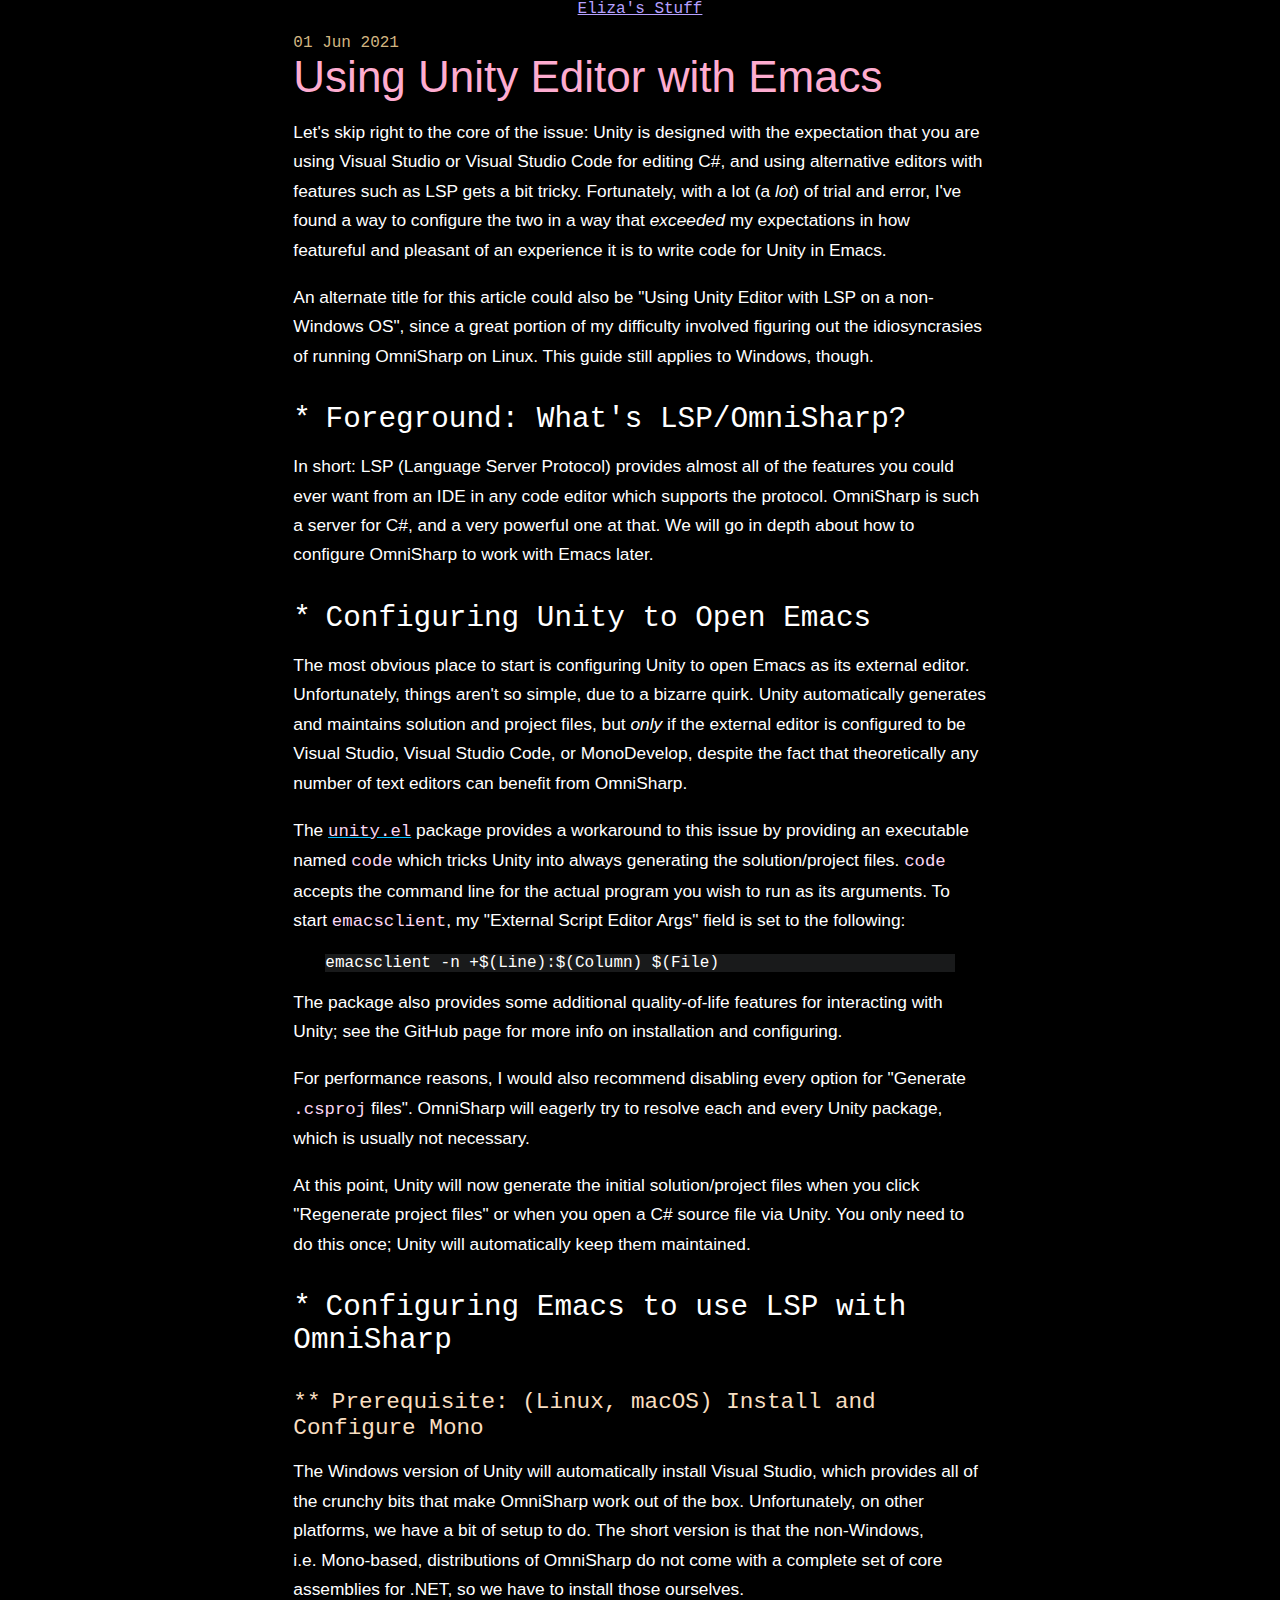
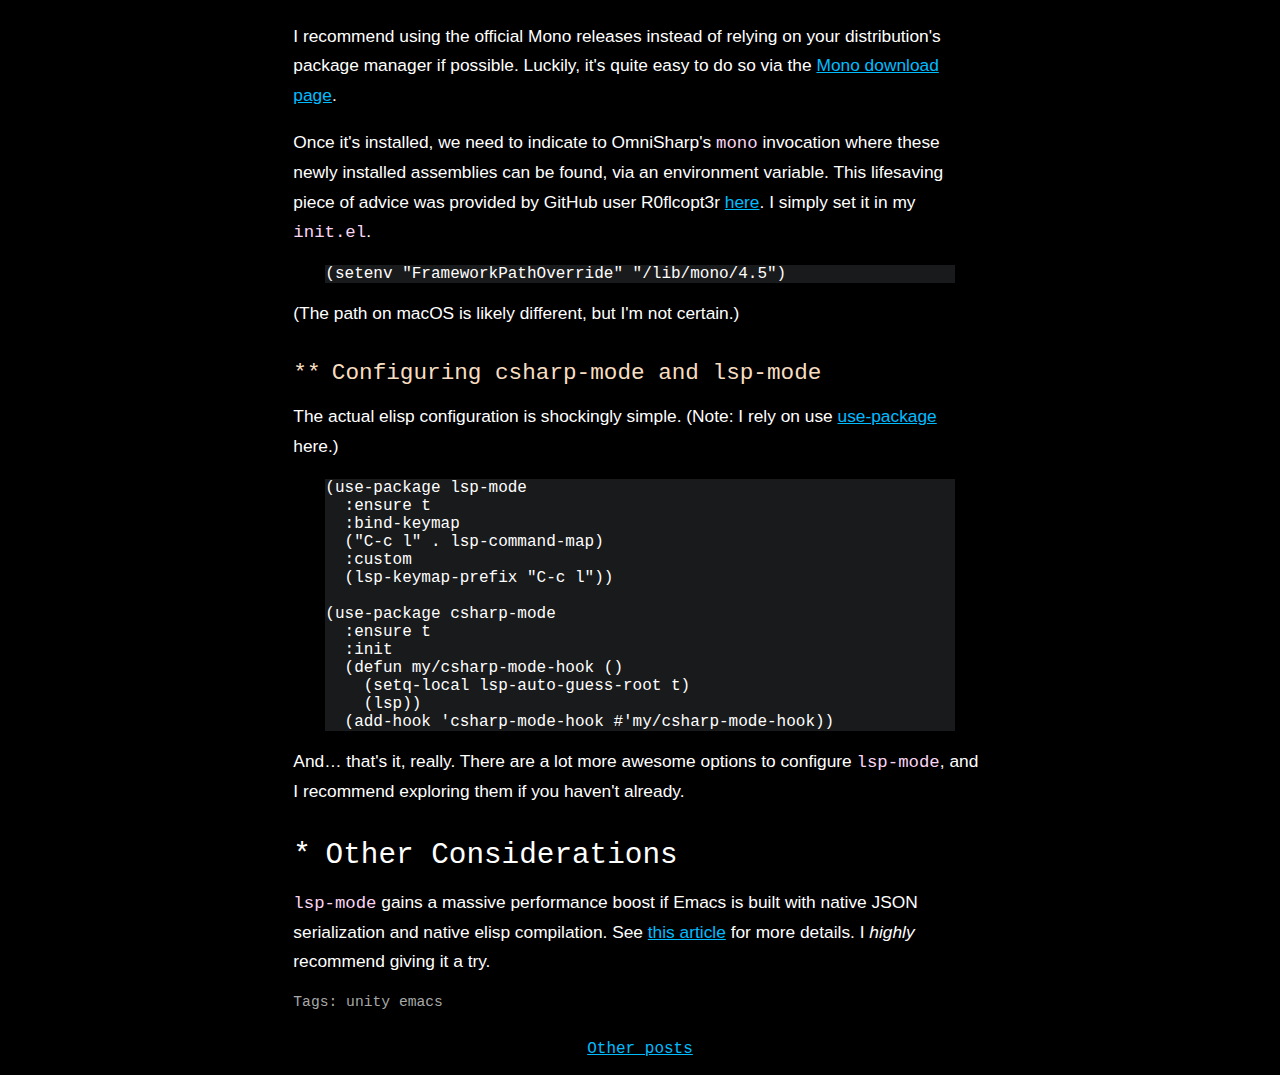
==== 2021-06-01-using-unity-editor-with-emacs.html @ f9590eb8 "Initial commit" ====
<!DOCTYPE html>
<html lang="en">
<head>
<meta charset="UTF-8">
<meta name="description" content="How to configure the Unity game engine editor to integrate with Emacs">
<link rel="alternate"
      type="application/rss+xml"
      href="https://eliza.sh/rss.xml"
      title="RSS feed for https://eliza.sh/">
<title>Using Unity Editor with Emacs</title>
<meta name="author" content="Eliza Velasquez">
<meta name="referrer" content="no-referrer">
<link href= "static/style.css" rel="stylesheet" type="text/css" />
<link rel="icon" href="static/favicon.ico"></head>
<body>
<div id="preamble" class="status"><div class="header">
  <a href="https://eliza.sh">Eliza's Stuff</a>
</div></div>
<div id="content">
<div class="post-date">01 Jun 2021</div><h1 class="post-title"><a href="https://eliza.sh/2021-06-01-using-unity-editor-with-emacs.html">Using Unity Editor with Emacs</a></h1>
<p>
Let's skip right to the core of the issue: Unity is designed with the
expectation that you are using Visual Studio or Visual Studio Code for editing
C#, and using alternative editors with features such as LSP gets a bit tricky.
Fortunately, with a lot (a <i>lot</i>) of trial and error, I've found a way to
configure the two in a way that <i>exceeded</i> my expectations in how featureful and
pleasant of an experience it is to write code for Unity in Emacs.
</p>

<p>
An alternate title for this article could also be "Using Unity Editor with LSP
on a non-Windows OS", since a great portion of my difficulty involved figuring
out the idiosyncrasies of running OmniSharp on Linux. This guide still applies
to Windows, though.
</p>

<div id="outline-container-orgce68f66" class="outline-2">
<h2 id="orgce68f66">Foreground: What's LSP/OmniSharp?</h2>
<div class="outline-text-2" id="text-orgce68f66">
<p>
In short: LSP (Language Server Protocol) provides almost all of the features you
could ever want from an IDE in any code editor which supports the protocol.
OmniSharp is such a server for C#, and a very powerful one at that. We will go
in depth about how to configure OmniSharp to work with Emacs later.
</p>
</div>
</div>

<div id="outline-container-orgf71301f" class="outline-2">
<h2 id="orgf71301f">Configuring Unity to Open Emacs</h2>
<div class="outline-text-2" id="text-orgf71301f">
<p>
The most obvious place to start is configuring Unity to open Emacs as its
external editor. Unfortunately, things aren't so simple, due to a bizarre quirk.
Unity automatically generates and maintains solution and project files, but
<i>only</i> if the external editor is configured to be Visual Studio, Visual Studio
Code, or MonoDevelop, despite the fact that theoretically any number of text
editors can benefit from OmniSharp.
</p>

<p>
The <a href="https://github.com/elizagamedev/unity.el"><code>unity.el</code></a> package provides a workaround to this issue by providing an
executable named <code>code</code> which tricks Unity into always generating the
solution/project files. <code>code</code> accepts the command line for the actual program
you wish to run as its arguments. To start <code>emacsclient</code>, my "External Script
Editor Args" field is set to the following:
</p>

<div class="org-src-container">
<pre class="src src-shell">emacsclient -n +$(Line):$(Column) $(File)
</pre>
</div>

<p>
The package also provides some additional quality-of-life features for
interacting with Unity; see the GitHub page for more info on installation and
configuring.
</p>

<p>
For performance reasons, I would also recommend disabling every option for
"Generate <code>.csproj</code> files". OmniSharp will eagerly try to resolve each and every
Unity package, which is usually not necessary.
</p>

<p>
At this point, Unity will now generate the initial solution/project files when
you click "Regenerate project files" or when you open a C# source file via
Unity. You only need to do this once; Unity will automatically keep them
maintained.
</p>
</div>
</div>

<div id="outline-container-org1d186b8" class="outline-2">
<h2 id="org1d186b8">Configuring Emacs to use LSP with OmniSharp</h2>
<div class="outline-text-2" id="text-org1d186b8">
</div>
<div id="outline-container-orga952d74" class="outline-3">
<h3 id="orga952d74">Prerequisite: (Linux, macOS) Install and Configure Mono</h3>
<div class="outline-text-3" id="text-orga952d74">
<p>
The Windows version of Unity will automatically install Visual Studio, which
provides all of the crunchy bits that make OmniSharp work out of the box.
Unfortunately, on other platforms, we have a bit of setup to do. The short
version is that the non-Windows, i.e. Mono-based, distributions of OmniSharp do
not come with a complete set of core assemblies for .NET, so we have to install
those ourselves.
</p>

<p>
I recommend using the official Mono releases instead of relying on your
distribution's package manager if possible. Luckily, it's quite easy to do so
via the <a href="https://www.mono-project.com/download/stable/">Mono download page</a>.
</p>

<p>
Once it's installed, we need to indicate to OmniSharp's <code>mono</code> invocation where
these newly installed assemblies can be found, via an environment variable. This
lifesaving piece of advice was provided by GitHub user R0flcopt3r <a href="https://github.com/OmniSharp/omnisharp-roslyn/issues/1948#issuecomment-694869256">here</a>. I simply
set it in my <code>init.el</code>.
</p>

<div class="org-src-container">
<pre class="src src-emacs-lisp">(setenv "FrameworkPathOverride" "/lib/mono/4.5")
</pre>
</div>

<p>
(The path on macOS is likely different, but I'm not certain.)
</p>
</div>
</div>

<div id="outline-container-org9ff57dd" class="outline-3">
<h3 id="org9ff57dd">Configuring <code>csharp-mode</code> and <code>lsp-mode</code></h3>
<div class="outline-text-3" id="text-org9ff57dd">
<p>
The actual elisp configuration is shockingly simple. (Note: I rely on use
<a href="https://github.com/jwiegley/use-package">use-package</a> here.)
</p>

<div class="org-src-container">
<pre class="src src-emacs-lisp">(use-package lsp-mode
  :ensure t
  :bind-keymap
  ("C-c l" . lsp-command-map)
  :custom
  (lsp-keymap-prefix "C-c l"))

(use-package csharp-mode
  :ensure t
  :init
  (defun my/csharp-mode-hook ()
    (setq-local lsp-auto-guess-root t)
    (lsp))
  (add-hook 'csharp-mode-hook #'my/csharp-mode-hook))
</pre>
</div>

<p>
And&#x2026; that's it, really. There are a lot more awesome options to configure
<code>lsp-mode</code>, and I recommend exploring them if you haven't already.
</p>
</div>
</div>
</div>

<div id="outline-container-org6fad191" class="outline-2">
<h2 id="org6fad191">Other Considerations</h2>
<div class="outline-text-2" id="text-org6fad191">
<p>
<code>lsp-mode</code> gains a massive performance boost if Emacs is built with native JSON
serialization and native elisp compilation. See <a href="https://www.masteringemacs.org/article/speed-up-emacs-libjansson-native-elisp-compilation">this article</a> for more details. I
<i>highly</i> recommend giving it a try.
</p>
</div>
</div>
<div class="taglist"><a href="https://eliza.sh/tags.html">Tags</a>: <a href="https://eliza.sh/tag-unity.html">unity</a> <a href="https://eliza.sh/tag-emacs.html">emacs</a> </div></div>
<div id="postamble" class="status"><div id="archive">
  <a href="https://eliza.sh/archive.html">Other posts</a>
</div></div>
</body>
</html>
---- static/style.css ----
/* This color scheme is based on Modus Vivendi. */

body {
  font-family: sans-serif;
  background-color: #000000;
  font-size: 13pt;
  margin: 0;
}

#content {
  display: block;
  max-width: 40em;
  margin: 0 auto;
}

/* Links. */
a {
  color: inherit;
  text-decoration: inherit;
}

a:hover {
  color: white;
  text-decoration: inherit;
  background: #10387c; /* blue-subtle-bg */
}

p a,
.header a,
#archive a {
  color: #00bcff; /* blue-alt-other */
  text-decoration: underline;
}

p a:visited,
.header a,
#archive a:visited {
  color: #b6a0ff; /* magenta-alt-other */
}

/* Before content. */
.header {
  font-size: 12pt;
  font-family: monospace;
  text-align: center;
  margin: 0 0 1rem 0;
}

/* h1 is the article title. */
h1 {
  color: #feacd0; /* magenta */
  font-weight: lighter;
  font-size: 33pt;
  margin: 0 0 1rem 0;
}

div.post-date {
  color: #d2b580; /* yellow-faint */
  font-family: monospace;
  font-size: 12pt;
}

/* h2 is heading 1, etc. */
h2,
h3,
h4,
h5,
h6 {
  font-weight: normal;
  font-family: monospace;
  margin: 2rem 0 1rem 0;
}

h2 {
  color: #ffffff; /* fg-main */
  font-size: 22pt;
}

h2::before {
  content: "*";
  margin: 0 0.5em 0 0;
}

h3 {
  color: #f8dec0; /* fg-special-warm */
  font-size: 17pt;
}

h3::before {
  content: "**";
  margin: 0 0.5em 0 0;
}

h4 {
  color: #c6eaff; /* fg-special-cold */
  font-size: 15pt;
}

h4::before {
  content: "***";
  margin: 0 0.5em 0 0;
}

h5 {
  color: #bfebe0; /* fg-special-mild */
  font-size: inherit;
}

h5::before {
  content: "****";
  margin: 0 0.5em 0 0;
}

h6 {
  color: #fbd6f4; /* fg-special-calm */
  font-size: 11pt;
}

h6::before {
  content: "*****";
  margin: 0 0.5em 0 0;
}

/* Text body. */
p {
  line-height: 1.7em;
  color: #ffffff; /* fg-main */
  margin: 0 0 1em 0;
}

p code {
  font-family: monospace;
  color: #fbd6f4; /* fg-special-calm */
}

pre {
  font-size: 12pt;
  font-family: monospace;
  color: #ffffff; /* fg-main */
  background-color: #191a1b; /* bg-alt */
  margin: 1em 2em;
}

/* After content. */
.taglist {
  color: #a8a8a8; /* fg-alt */
  font-size: 11pt;
  font-family: monospace;
  margin: 0 0 2em 0;
}

#archive {
  font-size: 12pt;
  font-family: monospace;
  text-align: center;
}
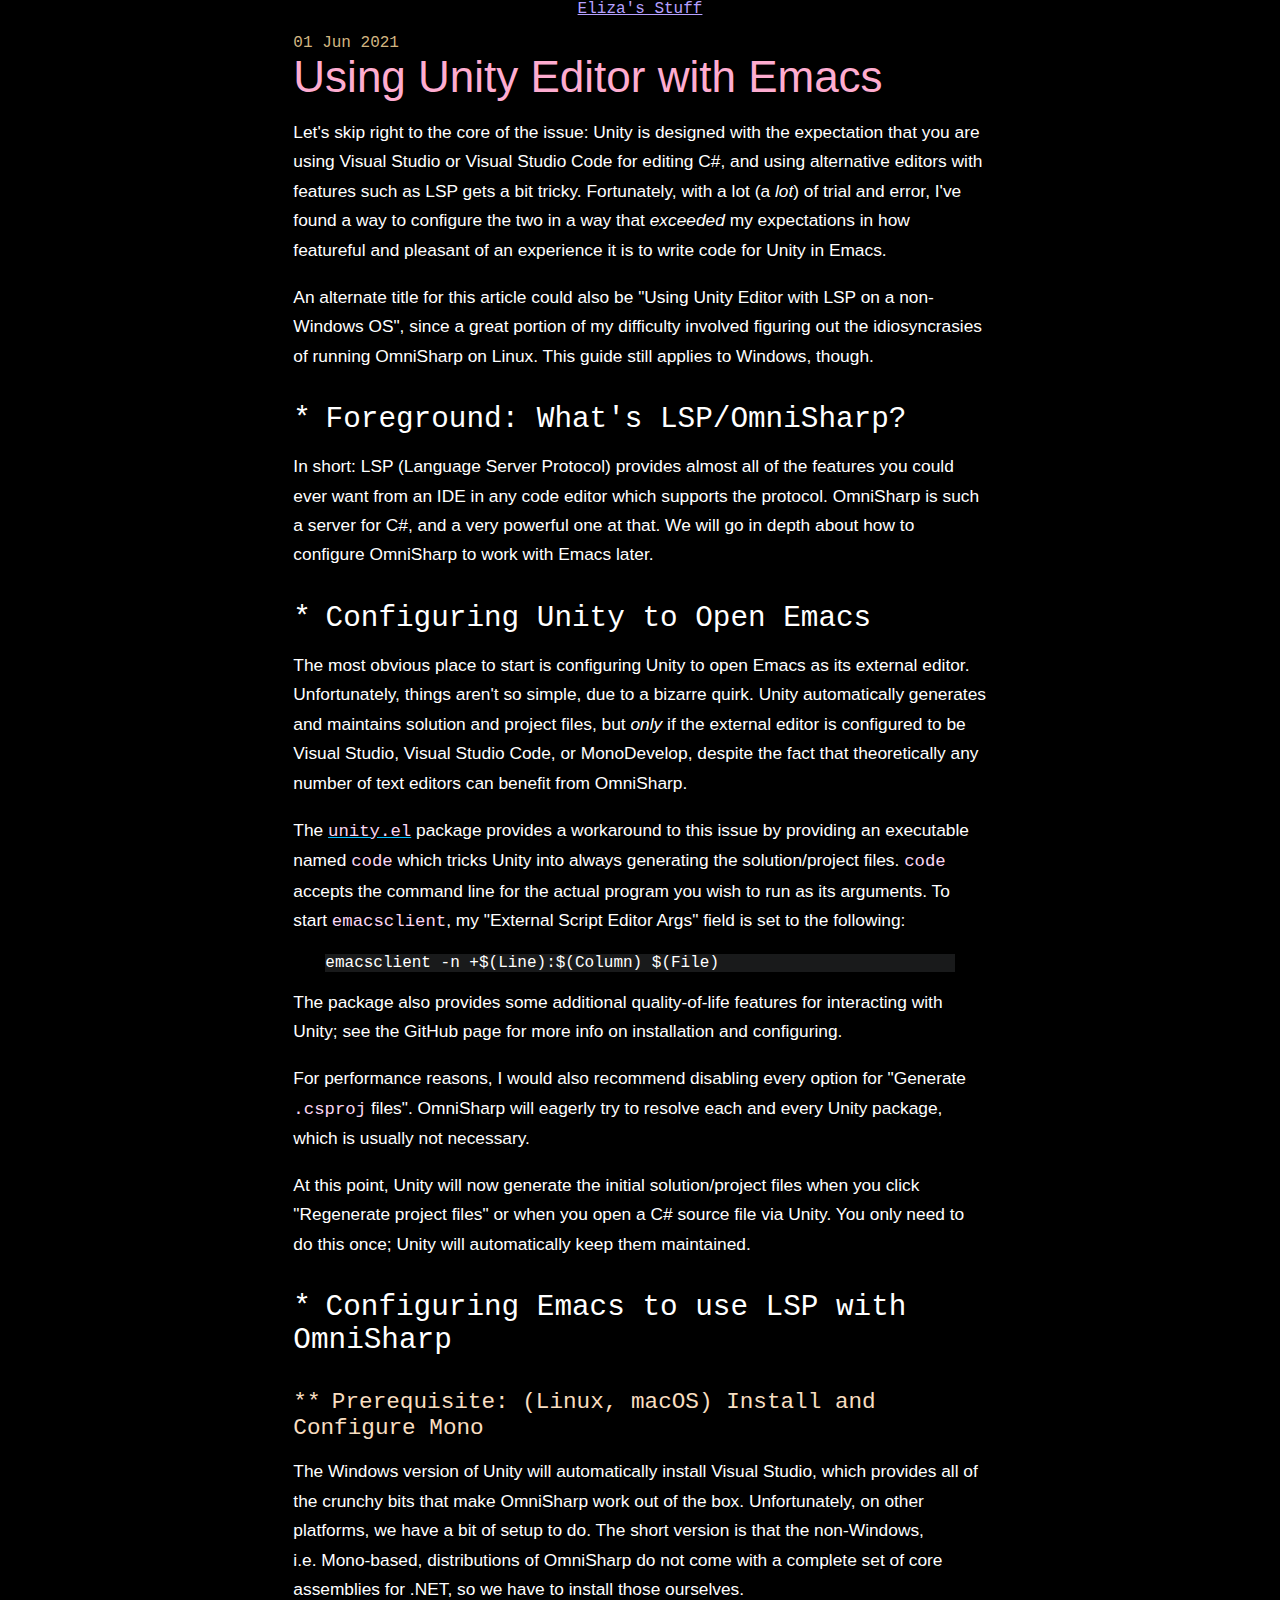
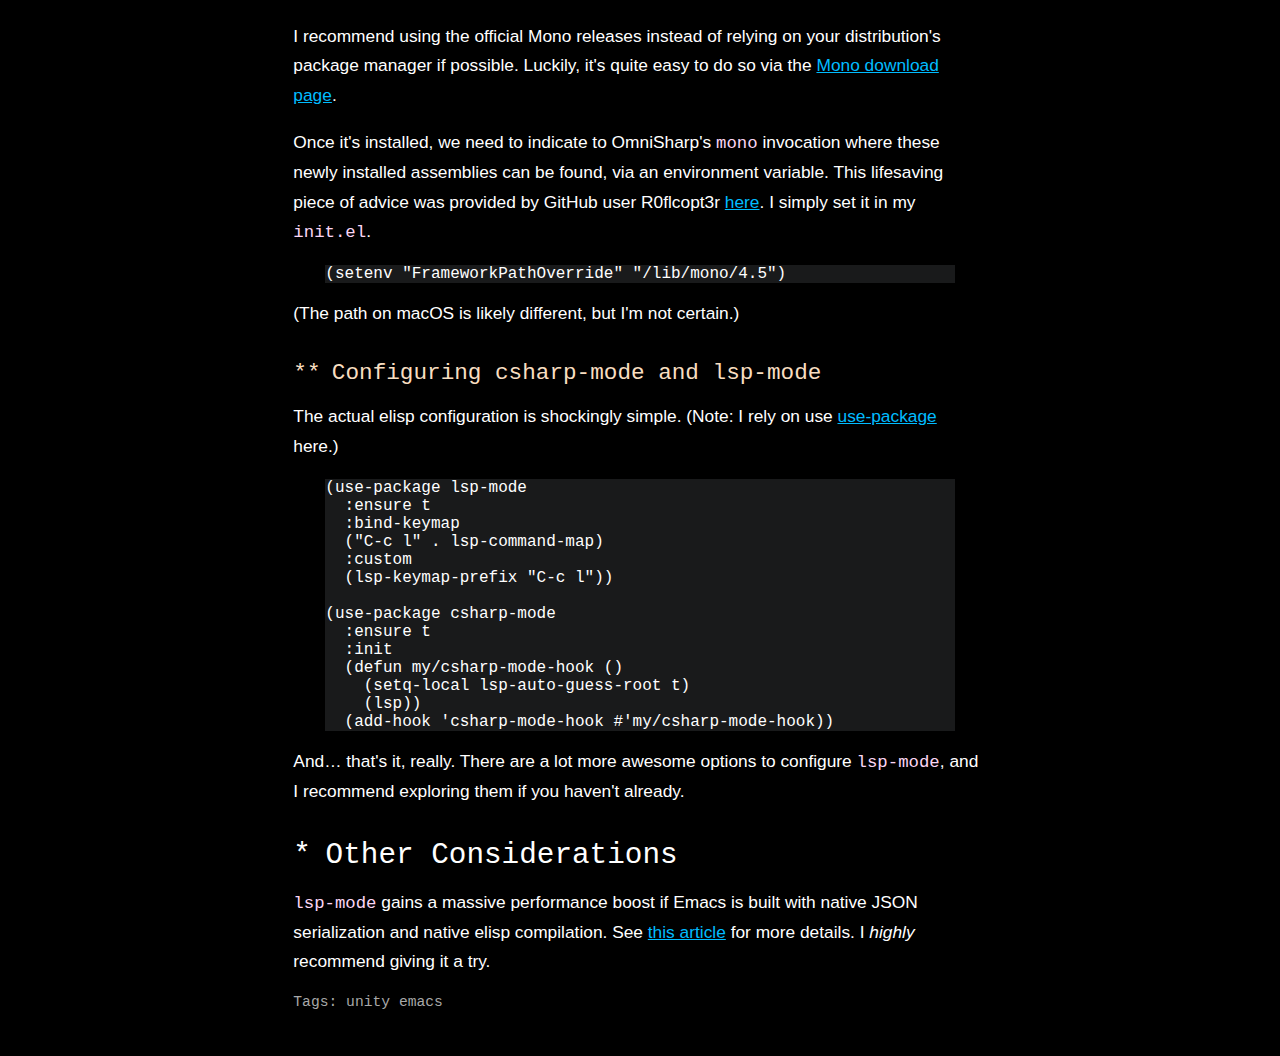
==== commit 5db65288: "Add favicon" ====
--- a/2021-06-01-using-unity-editor-with-emacs.html
+++ b/2021-06-01-using-unity-editor-with-emacs.html
@@ -11,7 +11,7 @@
 <meta name="author" content="Eliza Velasquez">
 <meta name="referrer" content="no-referrer">
 <link href= "static/style.css" rel="stylesheet" type="text/css" />
-<link rel="icon" href="static/favicon.ico"></head>
+<link rel="icon" href="static/favicon-96.png"></head>
 <body>
 <div id="preamble" class="status"><div class="header">
   <a href="https://eliza.sh">Eliza's Stuff</a>
@@ -177,8 +177,6 @@
 </div>
 </div>
 <div class="taglist"><a href="https://eliza.sh/tags.html">Tags</a>: <a href="https://eliza.sh/tag-unity.html">unity</a> <a href="https://eliza.sh/tag-emacs.html">emacs</a> </div></div>
-<div id="postamble" class="status"><div id="archive">
-  <a href="https://eliza.sh/archive.html">Other posts</a>
-</div></div>
+<div id="postamble" class="status"></div>
 </body>
 </html>
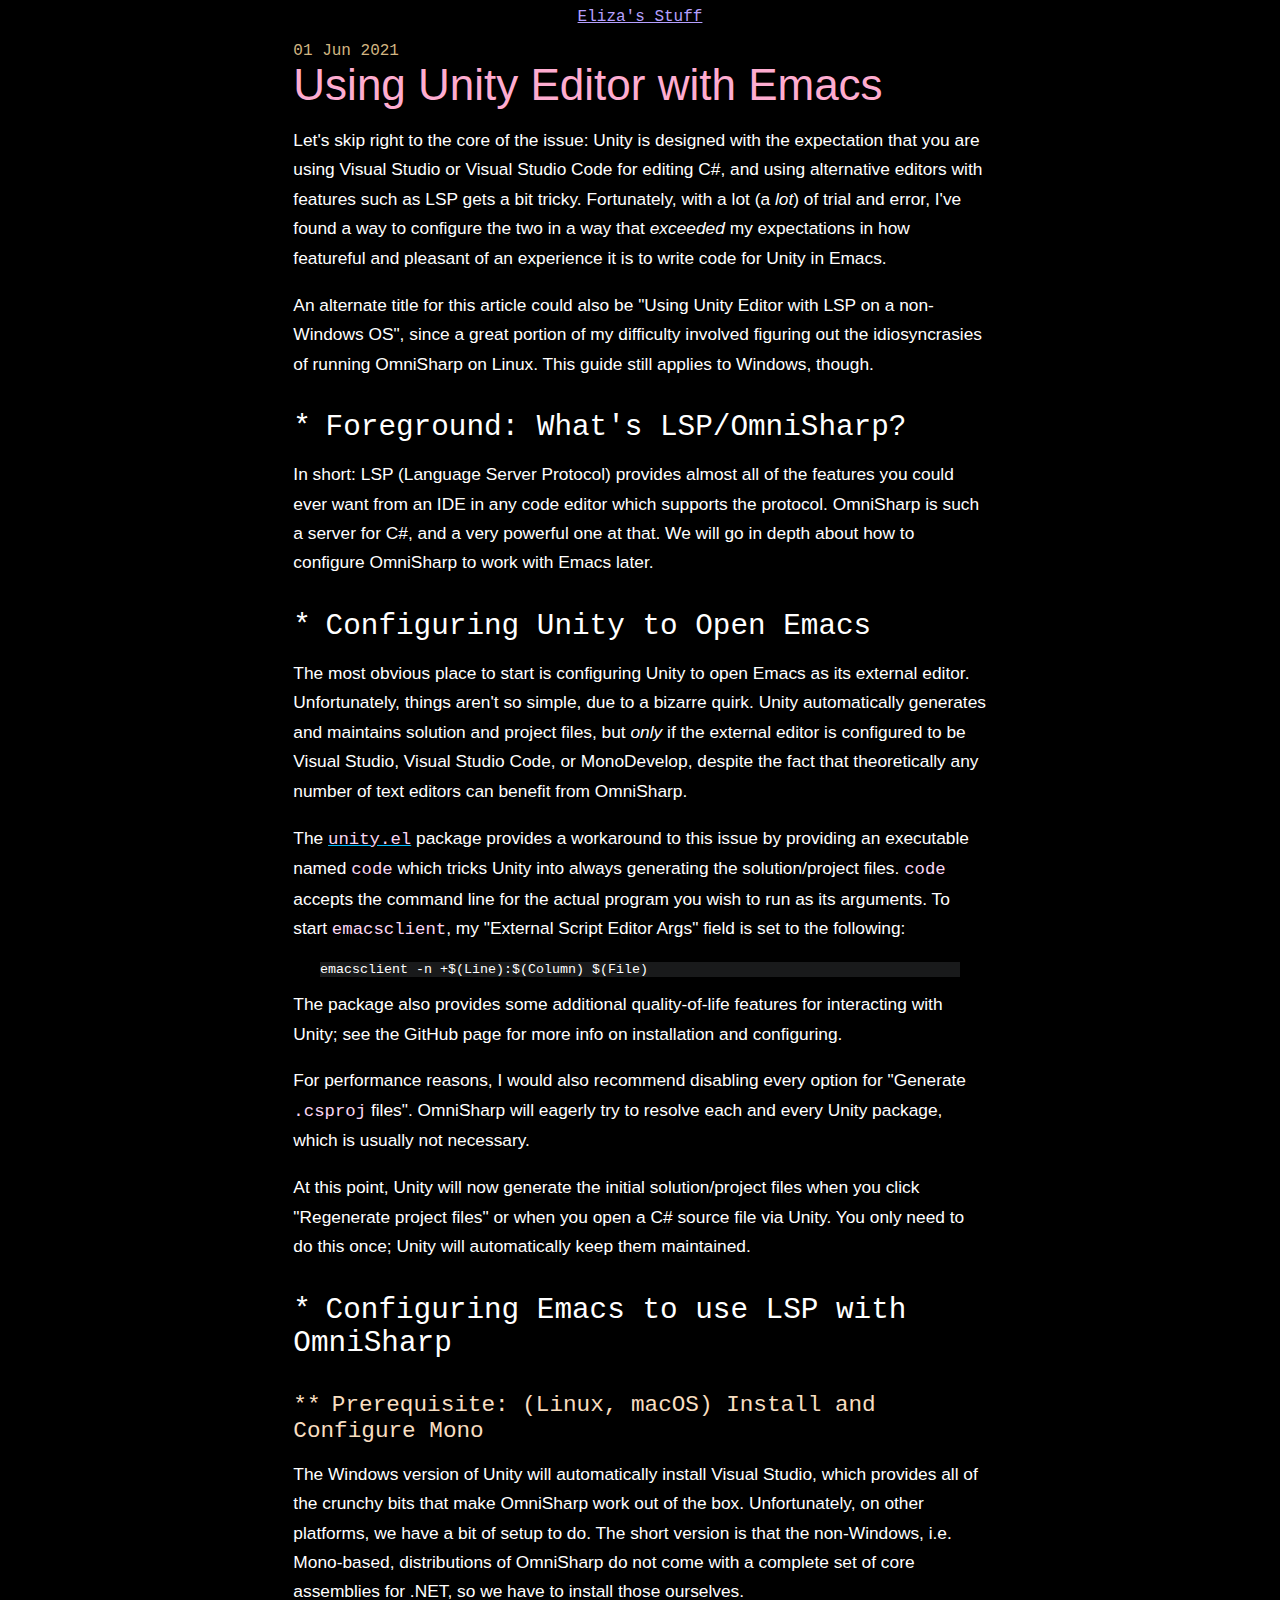
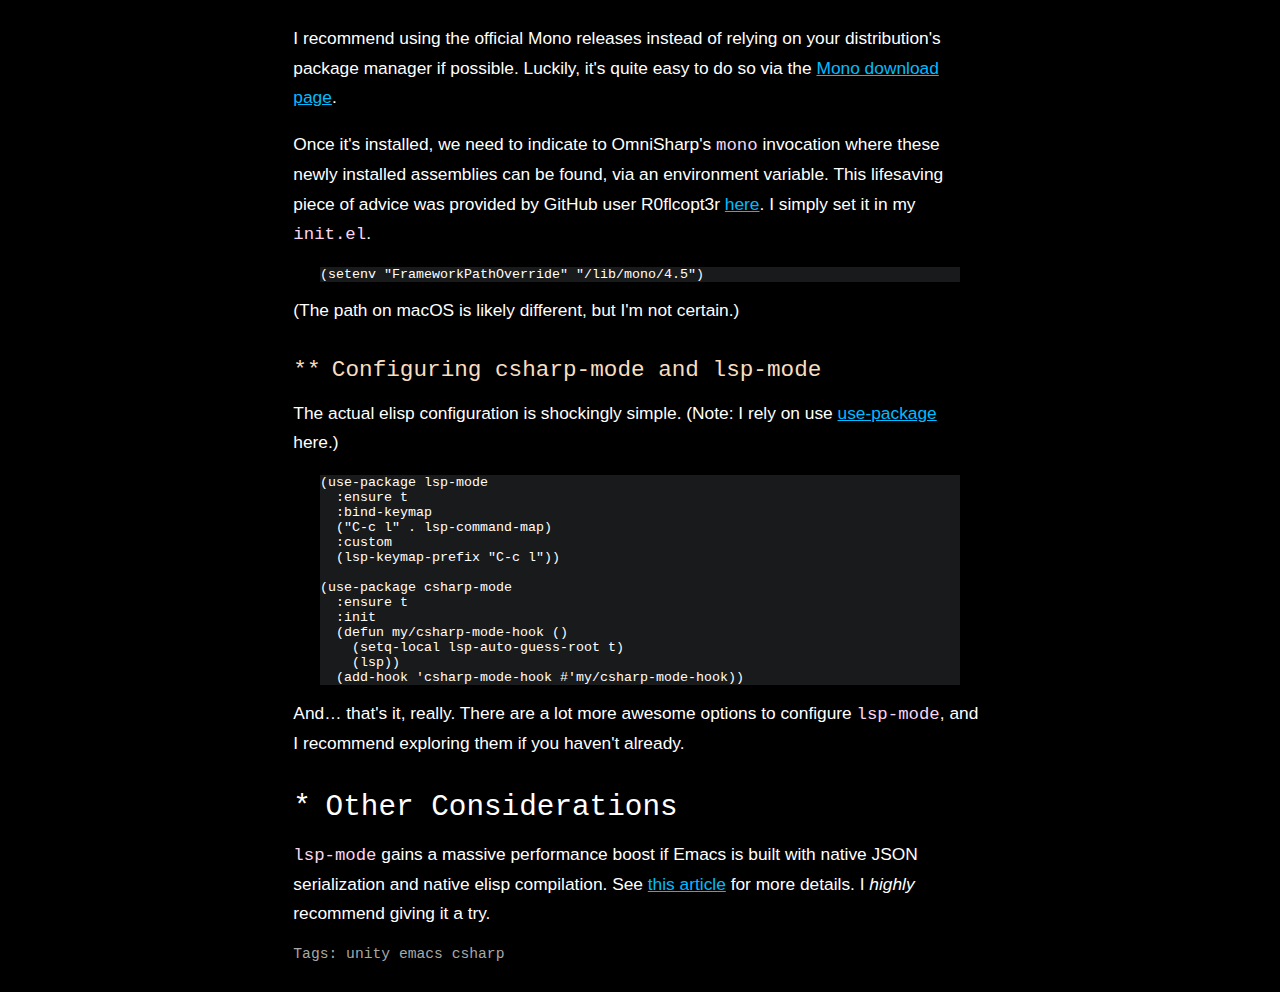
==== commit 994e39c1: "Add stylecop article" ====
--- a/2021-06-01-using-unity-editor-with-emacs.html
+++ b/2021-06-01-using-unity-editor-with-emacs.html
@@ -34,9 +34,9 @@
 to Windows, though.
 </p>
 
-<div id="outline-container-orgce68f66" class="outline-2">
-<h2 id="orgce68f66">Foreground: What's LSP/OmniSharp?</h2>
-<div class="outline-text-2" id="text-orgce68f66">
+<div id="outline-container-org7fcc1fc" class="outline-2">
+<h2 id="org7fcc1fc">Foreground: What's LSP/OmniSharp?</h2>
+<div class="outline-text-2" id="text-org7fcc1fc">
 <p>
 In short: LSP (Language Server Protocol) provides almost all of the features you
 could ever want from an IDE in any code editor which supports the protocol.
@@ -46,9 +46,9 @@
 </div>
 </div>
 
-<div id="outline-container-orgf71301f" class="outline-2">
-<h2 id="orgf71301f">Configuring Unity to Open Emacs</h2>
-<div class="outline-text-2" id="text-orgf71301f">
+<div id="outline-container-org5ba6863" class="outline-2">
+<h2 id="org5ba6863">Configuring Unity to Open Emacs</h2>
+<div class="outline-text-2" id="text-org5ba6863">
 <p>
 The most obvious place to start is configuring Unity to open Emacs as its
 external editor. Unfortunately, things aren't so simple, due to a bizarre quirk.
@@ -92,18 +92,18 @@
 </div>
 </div>
 
-<div id="outline-container-org1d186b8" class="outline-2">
-<h2 id="org1d186b8">Configuring Emacs to use LSP with OmniSharp</h2>
-<div class="outline-text-2" id="text-org1d186b8">
+<div id="outline-container-orgde34075" class="outline-2">
+<h2 id="orgde34075">Configuring Emacs to use LSP with OmniSharp</h2>
+<div class="outline-text-2" id="text-orgde34075">
 </div>
-<div id="outline-container-orga952d74" class="outline-3">
-<h3 id="orga952d74">Prerequisite: (Linux, macOS) Install and Configure Mono</h3>
-<div class="outline-text-3" id="text-orga952d74">
+<div id="outline-container-orgc1c3c98" class="outline-3">
+<h3 id="orgc1c3c98">Prerequisite: (Linux, macOS) Install and Configure Mono</h3>
+<div class="outline-text-3" id="text-orgc1c3c98">
 <p>
 The Windows version of Unity will automatically install Visual Studio, which
 provides all of the crunchy bits that make OmniSharp work out of the box.
 Unfortunately, on other platforms, we have a bit of setup to do. The short
-version is that the non-Windows, i.e. Mono-based, distributions of OmniSharp do
+version is that the non-Windows, i.e. Mono-based, distributions of OmniSharp do
 not come with a complete set of core assemblies for .NET, so we have to install
 those ourselves.
 </p>
@@ -132,9 +132,9 @@
 </div>
 </div>
 
-<div id="outline-container-org9ff57dd" class="outline-3">
-<h3 id="org9ff57dd">Configuring <code>csharp-mode</code> and <code>lsp-mode</code></h3>
-<div class="outline-text-3" id="text-org9ff57dd">
+<div id="outline-container-orgd0bc789" class="outline-3">
+<h3 id="orgd0bc789">Configuring <code>csharp-mode</code> and <code>lsp-mode</code></h3>
+<div class="outline-text-3" id="text-orgd0bc789">
 <p>
 The actual elisp configuration is shockingly simple. (Note: I rely on use
 <a href="https://github.com/jwiegley/use-package">use-package</a> here.)
@@ -166,9 +166,9 @@
 </div>
 </div>
 
-<div id="outline-container-org6fad191" class="outline-2">
-<h2 id="org6fad191">Other Considerations</h2>
-<div class="outline-text-2" id="text-org6fad191">
+<div id="outline-container-orgded3ebd" class="outline-2">
+<h2 id="orgded3ebd">Other Considerations</h2>
+<div class="outline-text-2" id="text-orgded3ebd">
 <p>
 <code>lsp-mode</code> gains a massive performance boost if Emacs is built with native JSON
 serialization and native elisp compilation. See <a href="https://www.masteringemacs.org/article/speed-up-emacs-libjansson-native-elisp-compilation">this article</a> for more details. I
@@ -176,7 +176,7 @@
 </p>
 </div>
 </div>
-<div class="taglist"><a href="https://eliza.sh/tags.html">Tags</a>: <a href="https://eliza.sh/tag-unity.html">unity</a> <a href="https://eliza.sh/tag-emacs.html">emacs</a> </div></div>
+<div class="taglist"><a href="https://eliza.sh/tags.html">Tags</a>: <a href="https://eliza.sh/tag-unity.html">unity</a> <a href="https://eliza.sh/tag-emacs.html">emacs</a> <a href="https://eliza.sh/tag-csharp.html">csharp</a> </div></div>
 <div id="postamble" class="status"></div>
 </body>
 </html>
--- a/static/style.css
+++ b/static/style.css
@@ -1,10 +1,12 @@
 /* This color scheme is based on Modus Vivendi. */
+
+html {
+  background-color: #000000;
+}
 
 body {
   font-family: sans-serif;
-  background-color: #000000;
   font-size: 13pt;
-  margin: 0;
 }
 
 #content {
@@ -134,7 +136,7 @@
 }
 
 pre {
-  font-size: 12pt;
+  font-size: 10pt;
   font-family: monospace;
   color: #ffffff; /* fg-main */
   background-color: #191a1b; /* bg-alt */
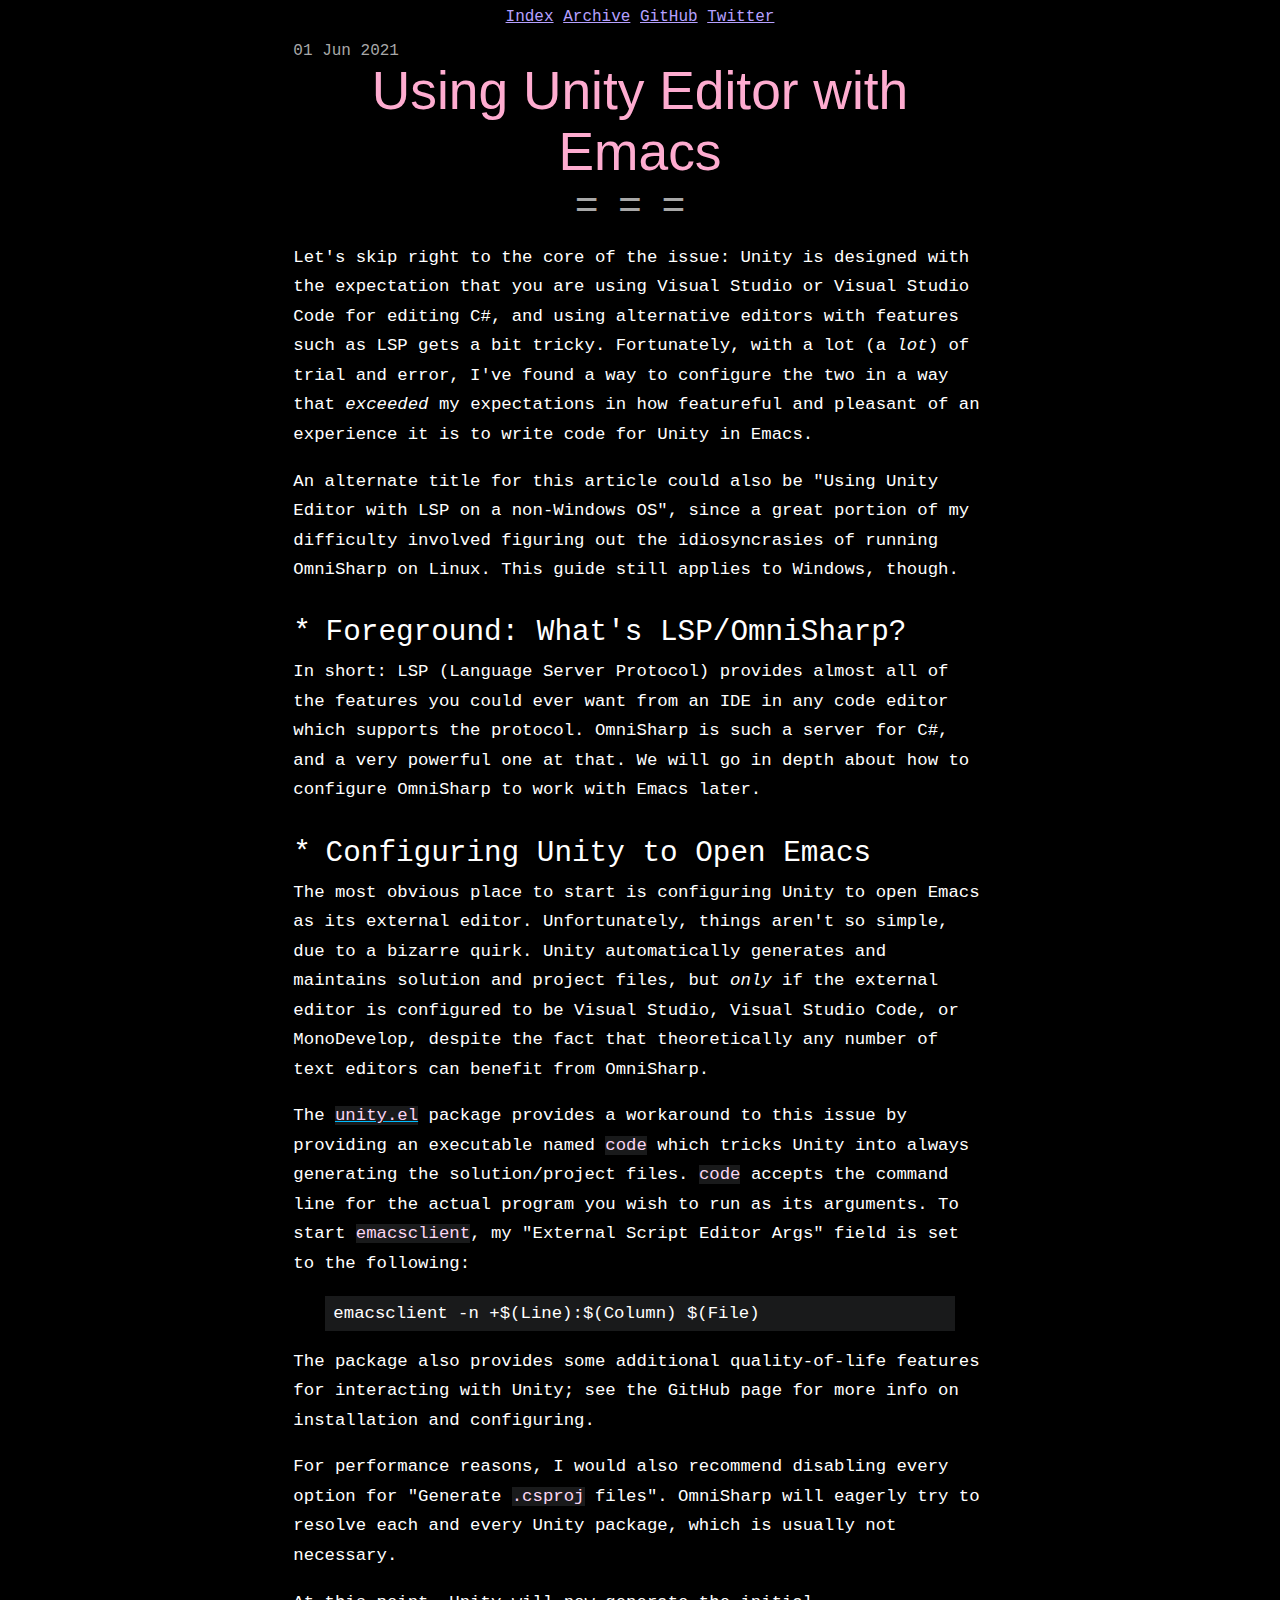
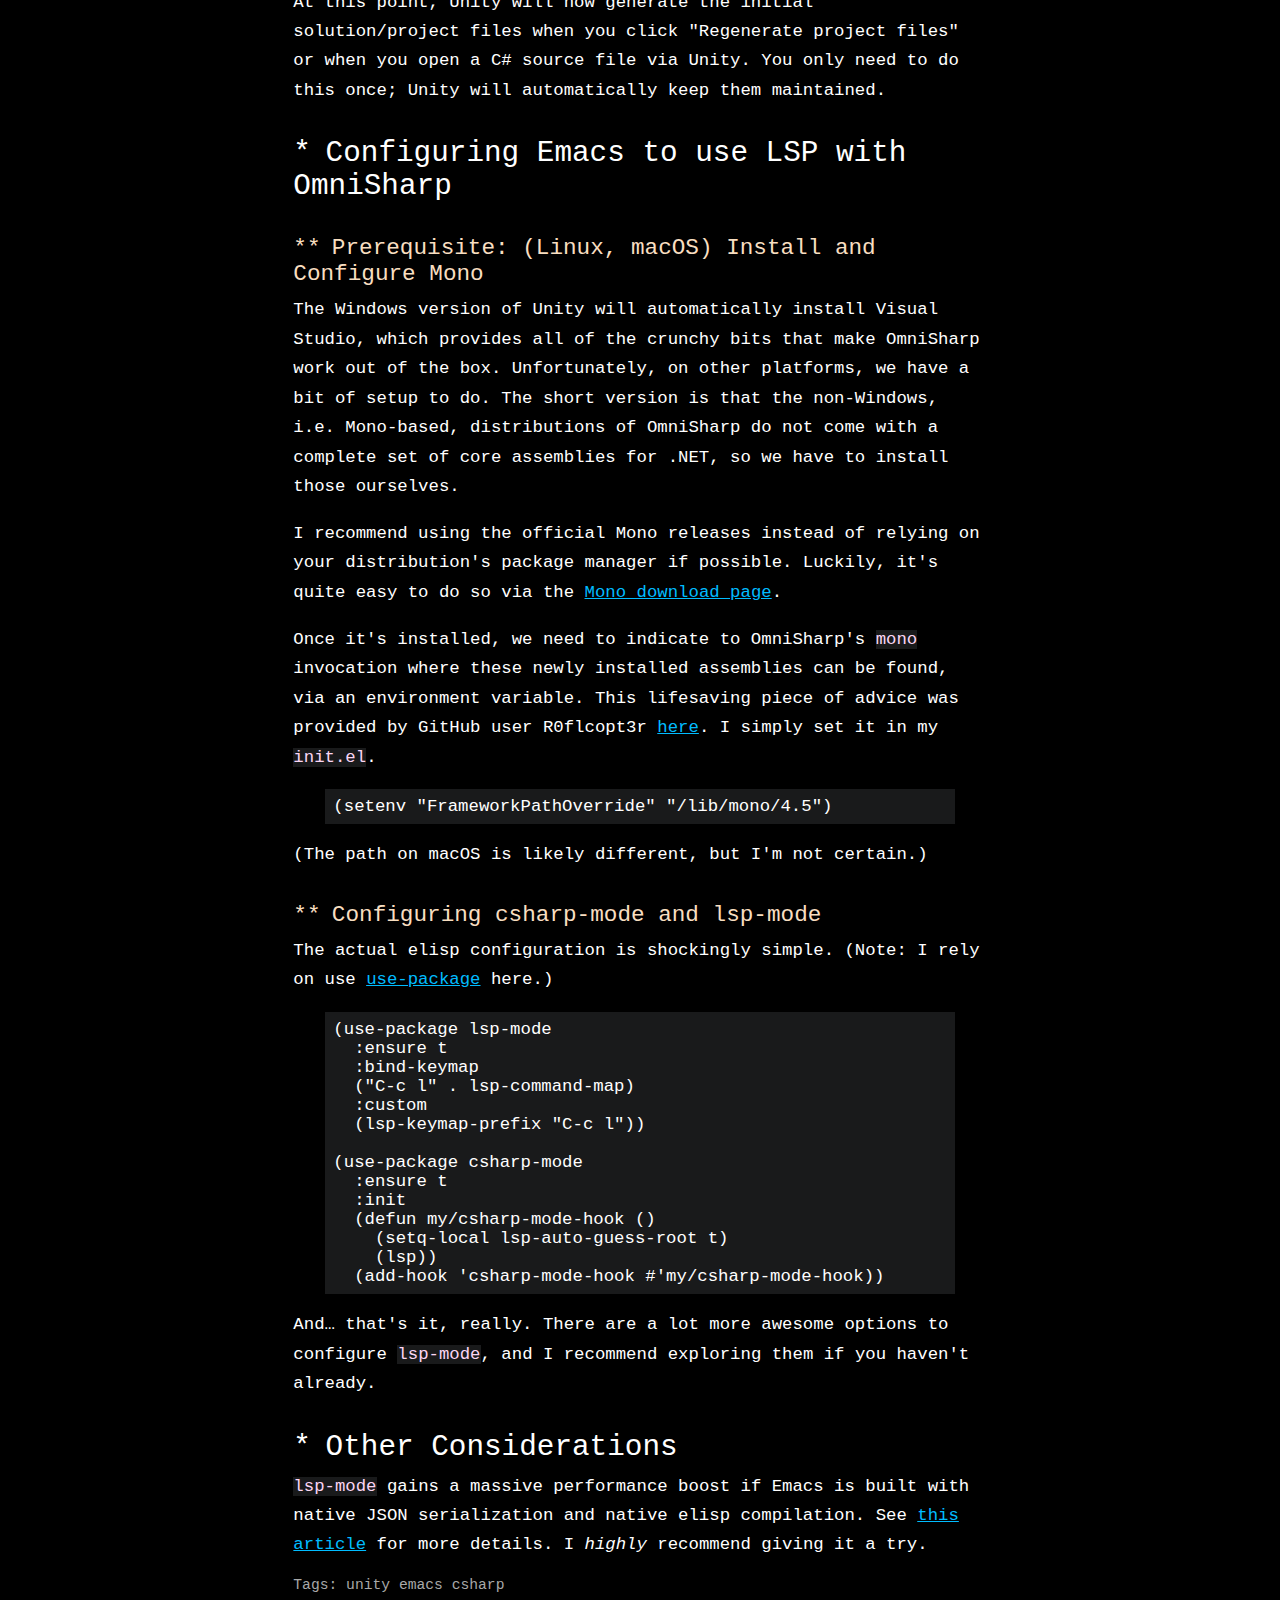
==== commit 397ab1f1: "Add mobile-friendly headers" ====
--- a/2021-06-01-using-unity-editor-with-emacs.html
+++ b/2021-06-01-using-unity-editor-with-emacs.html
@@ -9,13 +9,17 @@
       title="RSS feed for https://eliza.sh/">
 <title>Using Unity Editor with Emacs</title>
 <meta name="author" content="Eliza Velasquez">
-<meta name="referrer" content="no-referrer">
-<link href= "static/style.css" rel="stylesheet" type="text/css" />
-<link rel="icon" href="static/favicon-96.png"></head>
+  <meta name="referrer" content="no-referrer">
+  <meta name="viewport" content="width=device-width, initial-scale=1.0"/>
+  <link href= "static/style.css" rel="stylesheet" type="text/css" />
+  <link rel="icon" href="static/favicon-96.png"></head>
 <body>
 <div id="preamble" class="status"><div class="header">
-  <a href="https://eliza.sh">Eliza's Stuff</a>
-</div></div>
+    <a href="https://eliza.sh">Index</a>
+    <a href="https://eliza.sh/archive.html">Archive</a>
+    <a href="https://github.com/elizagamedev/">GitHub</a>
+    <a href="https://twitter.com/elizagamedev">Twitter</a>
+  </div></div>
 <div id="content">
 <div class="post-date">01 Jun 2021</div><h1 class="post-title"><a href="https://eliza.sh/2021-06-01-using-unity-editor-with-emacs.html">Using Unity Editor with Emacs</a></h1>
 <p>
@@ -34,9 +38,9 @@
 to Windows, though.
 </p>
 
-<div id="outline-container-org7fcc1fc" class="outline-2">
-<h2 id="org7fcc1fc">Foreground: What's LSP/OmniSharp?</h2>
-<div class="outline-text-2" id="text-org7fcc1fc">
+<div id="outline-container-orga4c543b" class="outline-2">
+<h2 id="orga4c543b">Foreground: What's LSP/OmniSharp?</h2>
+<div class="outline-text-2" id="text-orga4c543b">
 <p>
 In short: LSP (Language Server Protocol) provides almost all of the features you
 could ever want from an IDE in any code editor which supports the protocol.
@@ -46,9 +50,9 @@
 </div>
 </div>
 
-<div id="outline-container-org5ba6863" class="outline-2">
-<h2 id="org5ba6863">Configuring Unity to Open Emacs</h2>
-<div class="outline-text-2" id="text-org5ba6863">
+<div id="outline-container-org1e7546d" class="outline-2">
+<h2 id="org1e7546d">Configuring Unity to Open Emacs</h2>
+<div class="outline-text-2" id="text-org1e7546d">
 <p>
 The most obvious place to start is configuring Unity to open Emacs as its
 external editor. Unfortunately, things aren't so simple, due to a bizarre quirk.
@@ -92,13 +96,13 @@
 </div>
 </div>
 
-<div id="outline-container-orgde34075" class="outline-2">
-<h2 id="orgde34075">Configuring Emacs to use LSP with OmniSharp</h2>
-<div class="outline-text-2" id="text-orgde34075">
+<div id="outline-container-orgcea18d8" class="outline-2">
+<h2 id="orgcea18d8">Configuring Emacs to use LSP with OmniSharp</h2>
+<div class="outline-text-2" id="text-orgcea18d8">
 </div>
-<div id="outline-container-orgc1c3c98" class="outline-3">
-<h3 id="orgc1c3c98">Prerequisite: (Linux, macOS) Install and Configure Mono</h3>
-<div class="outline-text-3" id="text-orgc1c3c98">
+<div id="outline-container-orge19965c" class="outline-3">
+<h3 id="orge19965c">Prerequisite: (Linux, macOS) Install and Configure Mono</h3>
+<div class="outline-text-3" id="text-orge19965c">
 <p>
 The Windows version of Unity will automatically install Visual Studio, which
 provides all of the crunchy bits that make OmniSharp work out of the box.
@@ -132,9 +136,9 @@
 </div>
 </div>
 
-<div id="outline-container-orgd0bc789" class="outline-3">
-<h3 id="orgd0bc789">Configuring <code>csharp-mode</code> and <code>lsp-mode</code></h3>
-<div class="outline-text-3" id="text-orgd0bc789">
+<div id="outline-container-orga0dc330" class="outline-3">
+<h3 id="orga0dc330">Configuring <code>csharp-mode</code> and <code>lsp-mode</code></h3>
+<div class="outline-text-3" id="text-orga0dc330">
 <p>
 The actual elisp configuration is shockingly simple. (Note: I rely on use
 <a href="https://github.com/jwiegley/use-package">use-package</a> here.)
@@ -166,9 +170,9 @@
 </div>
 </div>
 
-<div id="outline-container-orgded3ebd" class="outline-2">
-<h2 id="orgded3ebd">Other Considerations</h2>
-<div class="outline-text-2" id="text-orgded3ebd">
+<div id="outline-container-orgcdc53d5" class="outline-2">
+<h2 id="orgcdc53d5">Other Considerations</h2>
+<div class="outline-text-2" id="text-orgcdc53d5">
 <p>
 <code>lsp-mode</code> gains a massive performance boost if Emacs is built with native JSON
 serialization and native elisp compilation. See <a href="https://www.masteringemacs.org/article/speed-up-emacs-libjansson-native-elisp-compilation">this article</a> for more details. I
--- a/static/style.css
+++ b/static/style.css
@@ -1,12 +1,10 @@
 /* This color scheme is based on Modus Vivendi. */
 
-html {
-  background-color: #000000;
-}
-
 body {
-  font-family: sans-serif;
+  font-family: monospace;
   font-size: 13pt;
+  background-color: #000000; /* bg-main */
+  color: #ffffff; /* fg-main */
 }
 
 #content {
@@ -43,22 +41,38 @@
 /* Before content. */
 .header {
   font-size: 12pt;
-  font-family: monospace;
   text-align: center;
   margin: 0 0 1rem 0;
 }
 
-/* h1 is the article title. */
+/* The page title. */
 h1 {
   color: #feacd0; /* magenta */
+  font-family: sans-serif;
   font-weight: lighter;
-  font-size: 33pt;
+  font-size: 40pt;
+  text-align: center;
+  margin: 0;
+}
+
+h1::after {
+  content: "===";
+  display: block;
+  color: #a8a8a8; /* fg-alt */
+  font-size: 30pt;
+  text-align: center;
+  letter-spacing: 0.5em;
   margin: 0 0 1rem 0;
 }
 
+/* The titles on the index and archive. */
+h2.post-title {
+  margin: 0;
+}
+
 div.post-date {
-  color: #d2b580; /* yellow-faint */
-  font-family: monospace;
+  margin: 1rem 0 0 0;
+  color: #a8a8a8; /* fg-alt */
   font-size: 12pt;
 }
 
@@ -69,8 +83,7 @@
 h5,
 h6 {
   font-weight: normal;
-  font-family: monospace;
-  margin: 2rem 0 1rem 0;
+  margin: 2rem 0 0.5rem 0;
 }
 
 h2 {
@@ -126,33 +139,29 @@
 /* Text body. */
 p {
   line-height: 1.7em;
-  color: #ffffff; /* fg-main */
   margin: 0 0 1em 0;
 }
 
 p code {
-  font-family: monospace;
   color: #fbd6f4; /* fg-special-calm */
+  background-color: #191a1b; /* bg-alt */
 }
 
 pre {
-  font-size: 10pt;
-  font-family: monospace;
-  color: #ffffff; /* fg-main */
   background-color: #191a1b; /* bg-alt */
-  margin: 1em 2em;
+  margin: 1rem 2rem;
+  padding: 0.5rem;
+  overflow-x: auto;
 }
 
 /* After content. */
 .taglist {
   color: #a8a8a8; /* fg-alt */
   font-size: 11pt;
-  font-family: monospace;
-  margin: 0 0 2em 0;
+  margin: 1rem 0 2rem 0;
 }
 
 #archive {
   font-size: 12pt;
-  font-family: monospace;
   text-align: center;
 }
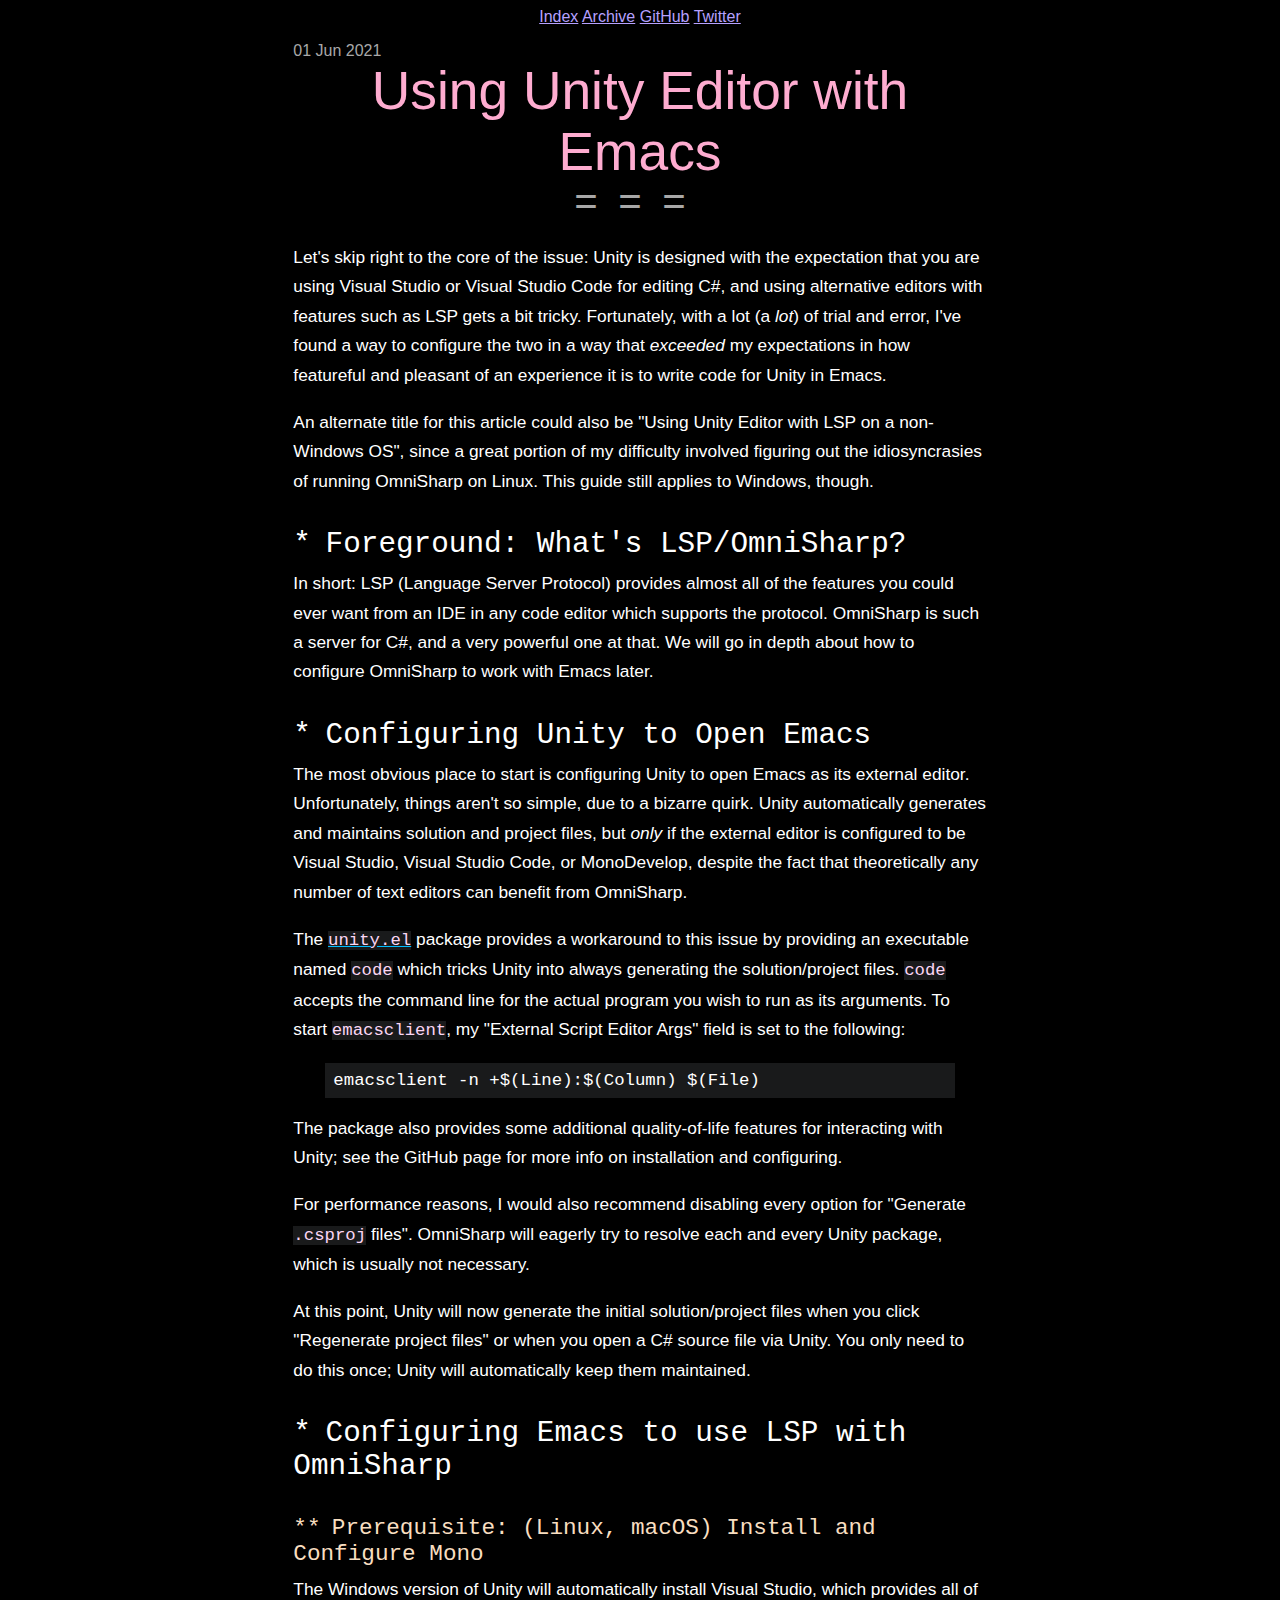
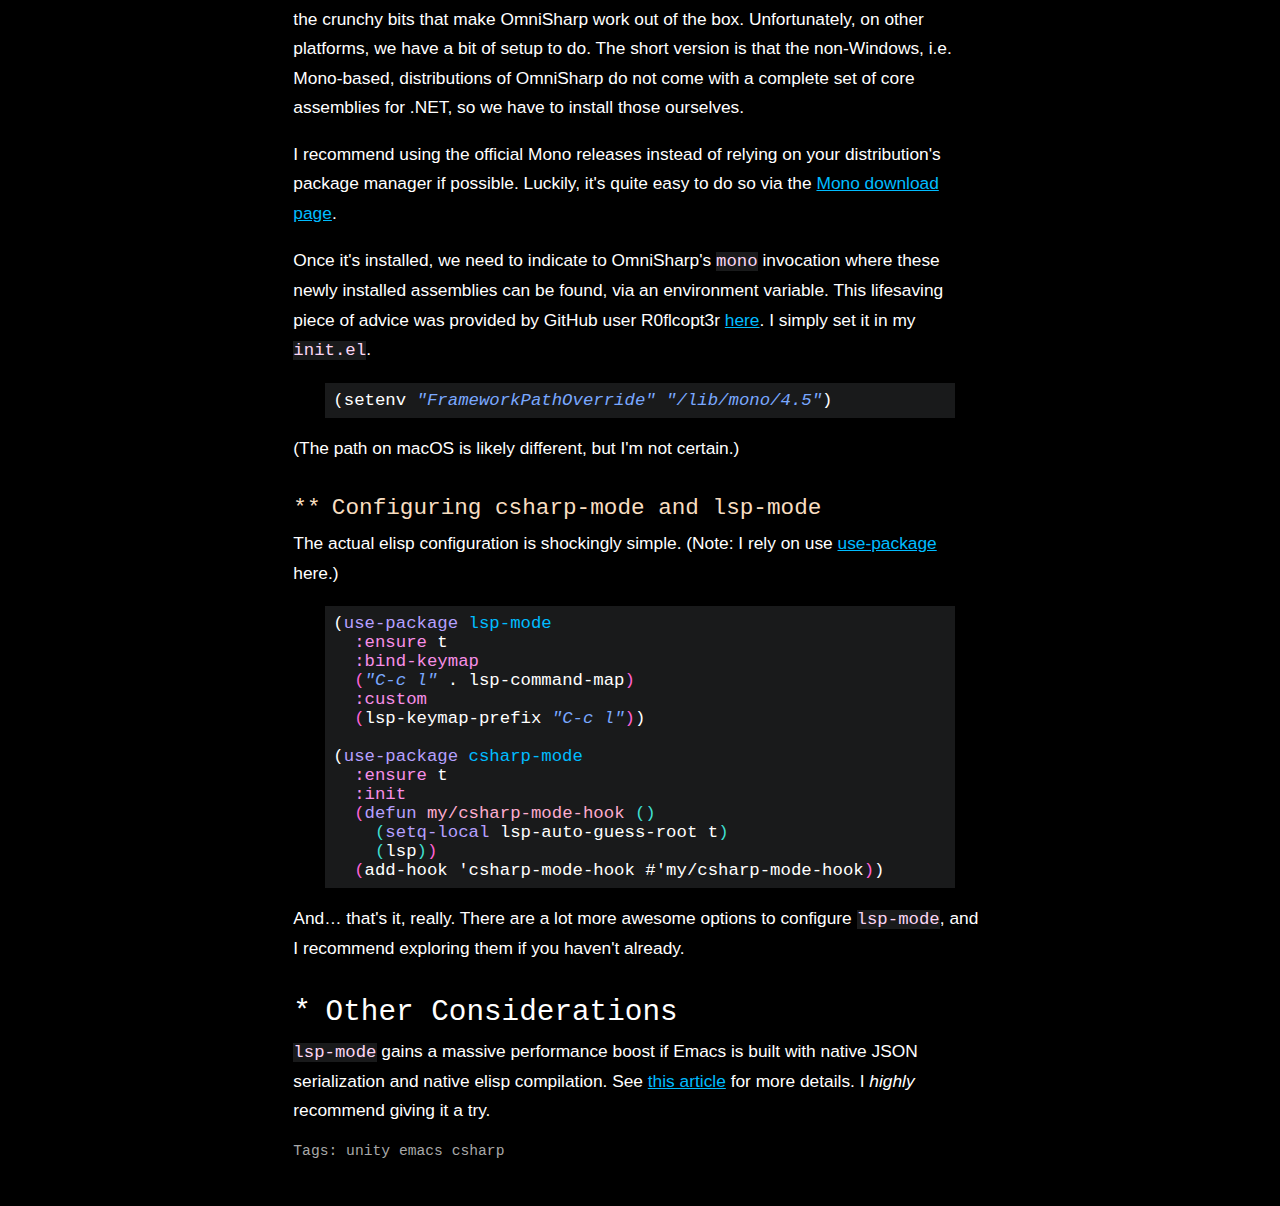
==== commit 2a13a948: "Improve readability, add custom IDs" ====
--- a/2021-06-01-using-unity-editor-with-emacs.html
+++ b/2021-06-01-using-unity-editor-with-emacs.html
@@ -9,17 +9,17 @@
       title="RSS feed for https://eliza.sh/">
 <title>Using Unity Editor with Emacs</title>
 <meta name="author" content="Eliza Velasquez">
-  <meta name="referrer" content="no-referrer">
-  <meta name="viewport" content="width=device-width, initial-scale=1.0"/>
-  <link href= "static/style.css" rel="stylesheet" type="text/css" />
-  <link rel="icon" href="static/favicon-96.png"></head>
+<meta name="referrer" content="no-referrer">
+<meta name="viewport" content="width=device-width, initial-scale=1.0"/>
+<link href= "static/style.css" rel="stylesheet" type="text/css" />
+<link rel="icon" href="static/favicon-96.png"></head>
 <body>
 <div id="preamble" class="status"><div class="header">
-    <a href="https://eliza.sh">Index</a>
-    <a href="https://eliza.sh/archive.html">Archive</a>
-    <a href="https://github.com/elizagamedev/">GitHub</a>
-    <a href="https://twitter.com/elizagamedev">Twitter</a>
-  </div></div>
+  <a href="https://eliza.sh">Index</a>
+  <a href="https://eliza.sh/archive.html">Archive</a>
+  <a href="https://github.com/elizagamedev/">GitHub</a>
+  <a href="https://twitter.com/elizagamedev">Twitter</a>
+</div></div>
 <div id="content">
 <div class="post-date">01 Jun 2021</div><h1 class="post-title"><a href="https://eliza.sh/2021-06-01-using-unity-editor-with-emacs.html">Using Unity Editor with Emacs</a></h1>
 <p>
@@ -38,9 +38,9 @@
 to Windows, though.
 </p>
 
-<div id="outline-container-orga4c543b" class="outline-2">
-<h2 id="orga4c543b">Foreground: What's LSP/OmniSharp?</h2>
-<div class="outline-text-2" id="text-orga4c543b">
+<div id="outline-container-org-11dec5b3-3b13-48a2-b869-5f29482e1bf3" class="outline-2">
+<h2 id="org-11dec5b3-3b13-48a2-b869-5f29482e1bf3">Foreground: What's LSP/OmniSharp?</h2>
+<div class="outline-text-2" id="text-org-11dec5b3-3b13-48a2-b869-5f29482e1bf3">
 <p>
 In short: LSP (Language Server Protocol) provides almost all of the features you
 could ever want from an IDE in any code editor which supports the protocol.
@@ -50,9 +50,9 @@
 </div>
 </div>
 
-<div id="outline-container-org1e7546d" class="outline-2">
-<h2 id="org1e7546d">Configuring Unity to Open Emacs</h2>
-<div class="outline-text-2" id="text-org1e7546d">
+<div id="outline-container-org-7b590bee-5adf-47e7-a209-c98b4239a382" class="outline-2">
+<h2 id="org-7b590bee-5adf-47e7-a209-c98b4239a382">Configuring Unity to Open Emacs</h2>
+<div class="outline-text-2" id="text-org-7b590bee-5adf-47e7-a209-c98b4239a382">
 <p>
 The most obvious place to start is configuring Unity to open Emacs as its
 external editor. Unfortunately, things aren't so simple, due to a bizarre quirk.
@@ -71,7 +71,7 @@
 </p>
 
 <div class="org-src-container">
-<pre class="src src-shell">emacsclient -n +$(Line):$(Column) $(File)
+<pre class="src src-shell">emacsclient -n +$<span style="color: #ffffff;">(</span>Line<span style="color: #ffffff;">)</span>:$<span style="color: #ffffff;">(</span>Column<span style="color: #ffffff;">)</span> $<span style="color: #ffffff;">(</span>File<span style="color: #ffffff;">)</span>
 </pre>
 </div>
 
@@ -96,13 +96,13 @@
 </div>
 </div>
 
-<div id="outline-container-orgcea18d8" class="outline-2">
-<h2 id="orgcea18d8">Configuring Emacs to use LSP with OmniSharp</h2>
-<div class="outline-text-2" id="text-orgcea18d8">
+<div id="outline-container-org-9124884c-7f4b-4fb6-b9dc-39e3a087356f" class="outline-2">
+<h2 id="org-9124884c-7f4b-4fb6-b9dc-39e3a087356f">Configuring Emacs to use LSP with OmniSharp</h2>
+<div class="outline-text-2" id="text-org-9124884c-7f4b-4fb6-b9dc-39e3a087356f">
 </div>
-<div id="outline-container-orge19965c" class="outline-3">
-<h3 id="orge19965c">Prerequisite: (Linux, macOS) Install and Configure Mono</h3>
-<div class="outline-text-3" id="text-orge19965c">
+<div id="outline-container-org-98c9f64c-d551-4e8b-ac90-a8d4704f502d" class="outline-3">
+<h3 id="org-98c9f64c-d551-4e8b-ac90-a8d4704f502d">Prerequisite: (Linux, macOS) Install and Configure Mono</h3>
+<div class="outline-text-3" id="text-org-98c9f64c-d551-4e8b-ac90-a8d4704f502d">
 <p>
 The Windows version of Unity will automatically install Visual Studio, which
 provides all of the crunchy bits that make OmniSharp work out of the box.
@@ -126,7 +126,7 @@
 </p>
 
 <div class="org-src-container">
-<pre class="src src-emacs-lisp">(setenv "FrameworkPathOverride" "/lib/mono/4.5")
+<pre class="src src-emacs-lisp"><span style="color: #ffffff;">(</span>setenv <span style="color: #79a8ff; font-style: italic;">"FrameworkPathOverride"</span> <span style="color: #79a8ff; font-style: italic;">"/lib/mono/4.5"</span><span style="color: #ffffff;">)</span>
 </pre>
 </div>
 
@@ -136,29 +136,29 @@
 </div>
 </div>
 
-<div id="outline-container-orga0dc330" class="outline-3">
-<h3 id="orga0dc330">Configuring <code>csharp-mode</code> and <code>lsp-mode</code></h3>
-<div class="outline-text-3" id="text-orga0dc330">
+<div id="outline-container-org-e8ebf06c-a0d6-4140-a291-3a509f25f74c" class="outline-3">
+<h3 id="org-e8ebf06c-a0d6-4140-a291-3a509f25f74c">Configuring <code>csharp-mode</code> and <code>lsp-mode</code></h3>
+<div class="outline-text-3" id="text-org-e8ebf06c-a0d6-4140-a291-3a509f25f74c">
 <p>
 The actual elisp configuration is shockingly simple. (Note: I rely on use
 <a href="https://github.com/jwiegley/use-package">use-package</a> here.)
 </p>
 
 <div class="org-src-container">
-<pre class="src src-emacs-lisp">(use-package lsp-mode
-  :ensure t
-  :bind-keymap
-  ("C-c l" . lsp-command-map)
-  :custom
-  (lsp-keymap-prefix "C-c l"))
+<pre class="src src-emacs-lisp"><span style="color: #ffffff;">(</span><span style="color: #b6a0ff;">use-package</span> <span style="color: #00bcff;">lsp-mode</span>
+  <span style="color: #f78fe7;">:ensure</span> t
+  <span style="color: #f78fe7;">:bind-keymap</span>
+  <span style="color: #ff62d4;">(</span><span style="color: #79a8ff; font-style: italic;">"C-c l"</span> . lsp-command-map<span style="color: #ff62d4;">)</span>
+  <span style="color: #f78fe7;">:custom</span>
+  <span style="color: #ff62d4;">(</span>lsp-keymap-prefix <span style="color: #79a8ff; font-style: italic;">"C-c l"</span><span style="color: #ff62d4;">)</span><span style="color: #ffffff;">)</span>
 
-(use-package csharp-mode
-  :ensure t
-  :init
-  (defun my/csharp-mode-hook ()
-    (setq-local lsp-auto-guess-root t)
-    (lsp))
-  (add-hook 'csharp-mode-hook #'my/csharp-mode-hook))
+<span style="color: #ffffff;">(</span><span style="color: #b6a0ff;">use-package</span> <span style="color: #00bcff;">csharp-mode</span>
+  <span style="color: #f78fe7;">:ensure</span> t
+  <span style="color: #f78fe7;">:init</span>
+  <span style="color: #ff62d4;">(</span><span style="color: #b6a0ff;">defun</span> <span style="color: #feacd0;">my/csharp-mode-hook</span> <span style="color: #3fdfd0;">()</span>
+    <span style="color: #3fdfd0;">(</span><span style="color: #b6a0ff;">setq-local</span> lsp-auto-guess-root t<span style="color: #3fdfd0;">)</span>
+    <span style="color: #3fdfd0;">(</span>lsp<span style="color: #3fdfd0;">)</span><span style="color: #ff62d4;">)</span>
+  <span style="color: #ff62d4;">(</span>add-hook 'csharp-mode-hook #'my/csharp-mode-hook<span style="color: #ff62d4;">)</span><span style="color: #ffffff;">)</span>
 </pre>
 </div>
 
@@ -170,9 +170,9 @@
 </div>
 </div>
 
-<div id="outline-container-orgcdc53d5" class="outline-2">
-<h2 id="orgcdc53d5">Other Considerations</h2>
-<div class="outline-text-2" id="text-orgcdc53d5">
+<div id="outline-container-org-f1b7360f-d399-4dd1-96ee-c945be890ff8" class="outline-2">
+<h2 id="org-f1b7360f-d399-4dd1-96ee-c945be890ff8">Other Considerations</h2>
+<div class="outline-text-2" id="text-org-f1b7360f-d399-4dd1-96ee-c945be890ff8">
 <p>
 <code>lsp-mode</code> gains a massive performance boost if Emacs is built with native JSON
 serialization and native elisp compilation. See <a href="https://www.masteringemacs.org/article/speed-up-emacs-libjansson-native-elisp-compilation">this article</a> for more details. I
--- a/static/style.css
+++ b/static/style.css
@@ -1,7 +1,7 @@
 /* This color scheme is based on Modus Vivendi. */
 
 body {
-  font-family: monospace;
+  font-family: sans-serif;
   font-size: 13pt;
   background-color: #000000; /* bg-main */
   color: #ffffff; /* fg-main */
@@ -48,7 +48,6 @@
 /* The page title. */
 h1 {
   color: #feacd0; /* magenta */
-  font-family: sans-serif;
   font-weight: lighter;
   font-size: 40pt;
   text-align: center;
@@ -56,6 +55,7 @@
 }
 
 h1::after {
+  font-family: monospace;
   content: "===";
   display: block;
   color: #a8a8a8; /* fg-alt */
@@ -82,6 +82,7 @@
 h4,
 h5,
 h6 {
+  font-family: monospace;
   font-weight: normal;
   margin: 2rem 0 0.5rem 0;
 }
@@ -143,11 +144,13 @@
 }
 
 p code {
+  font-family: monospace;
   color: #fbd6f4; /* fg-special-calm */
   background-color: #191a1b; /* bg-alt */
 }
 
 pre {
+  font-family: monospace;
   background-color: #191a1b; /* bg-alt */
   margin: 1rem 2rem;
   padding: 0.5rem;
@@ -156,6 +159,7 @@
 
 /* After content. */
 .taglist {
+  font-family: monospace;
   color: #a8a8a8; /* fg-alt */
   font-size: 11pt;
   margin: 1rem 0 2rem 0;
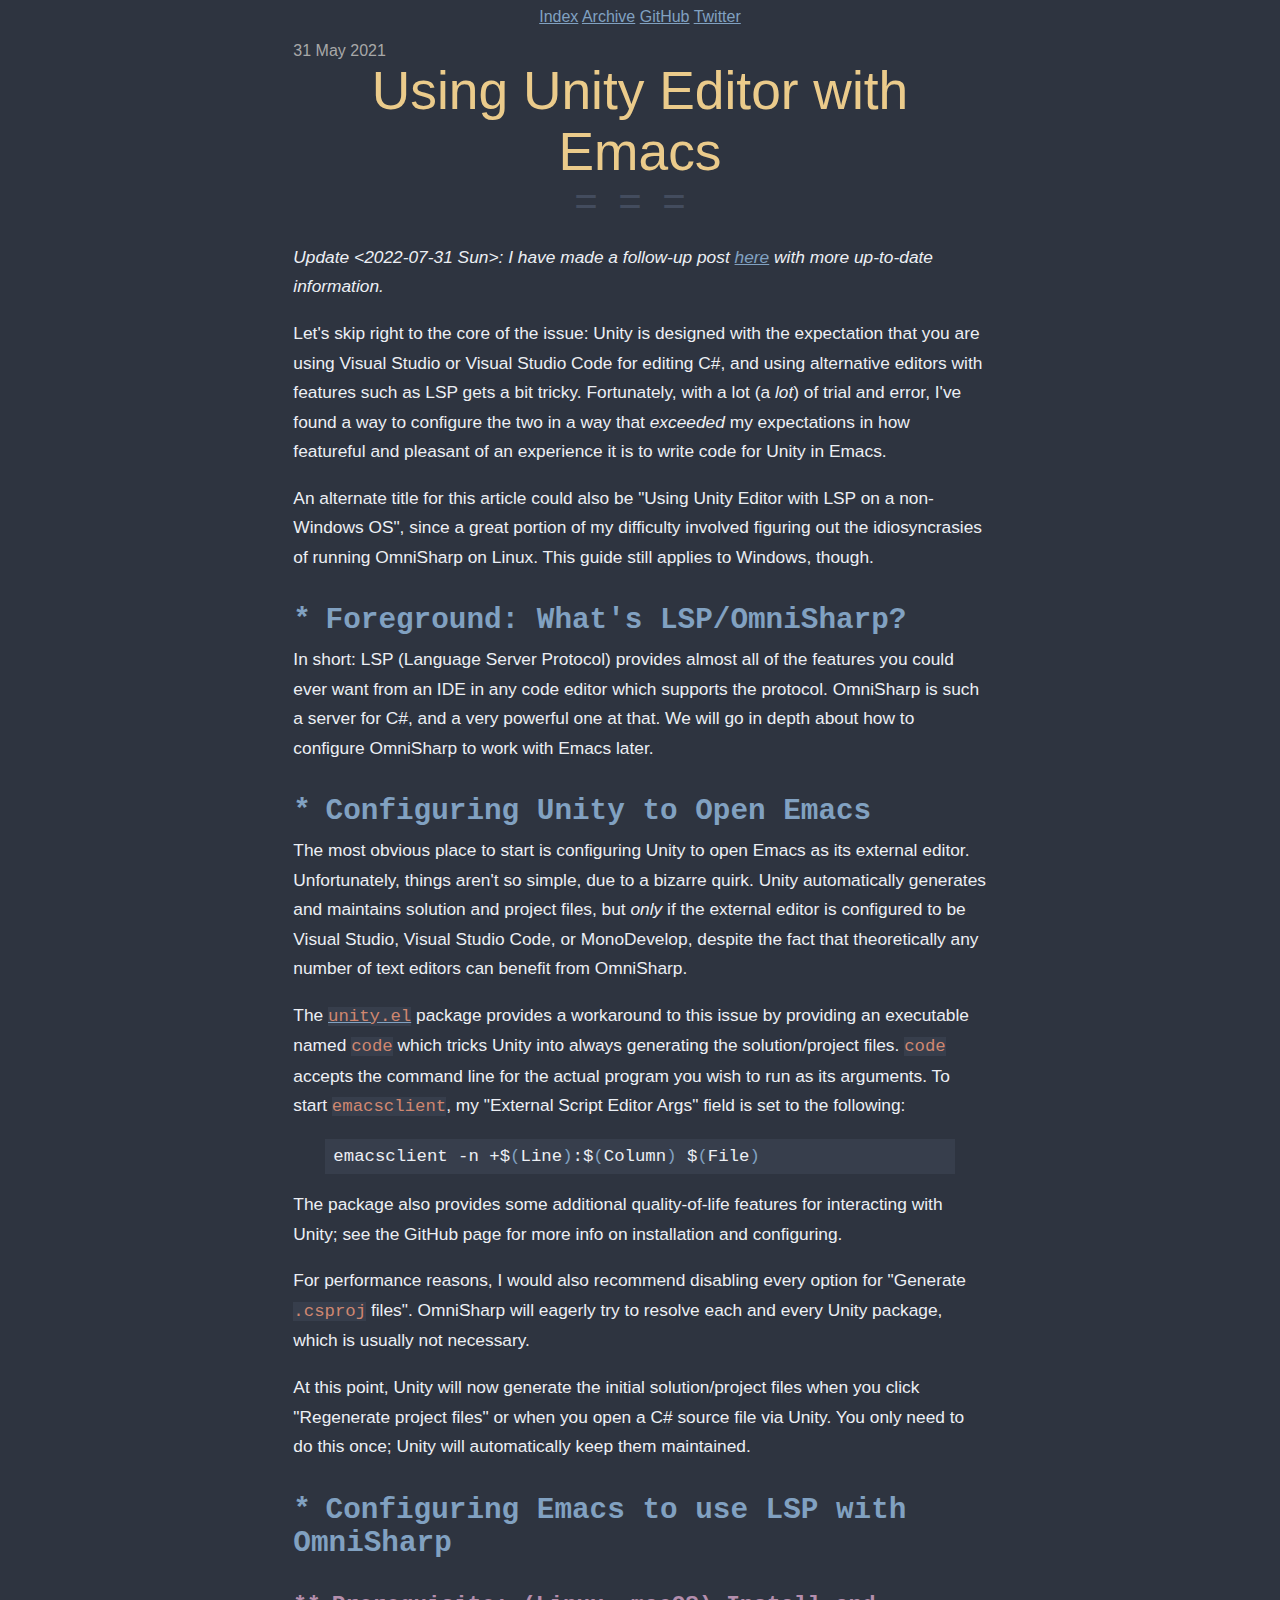
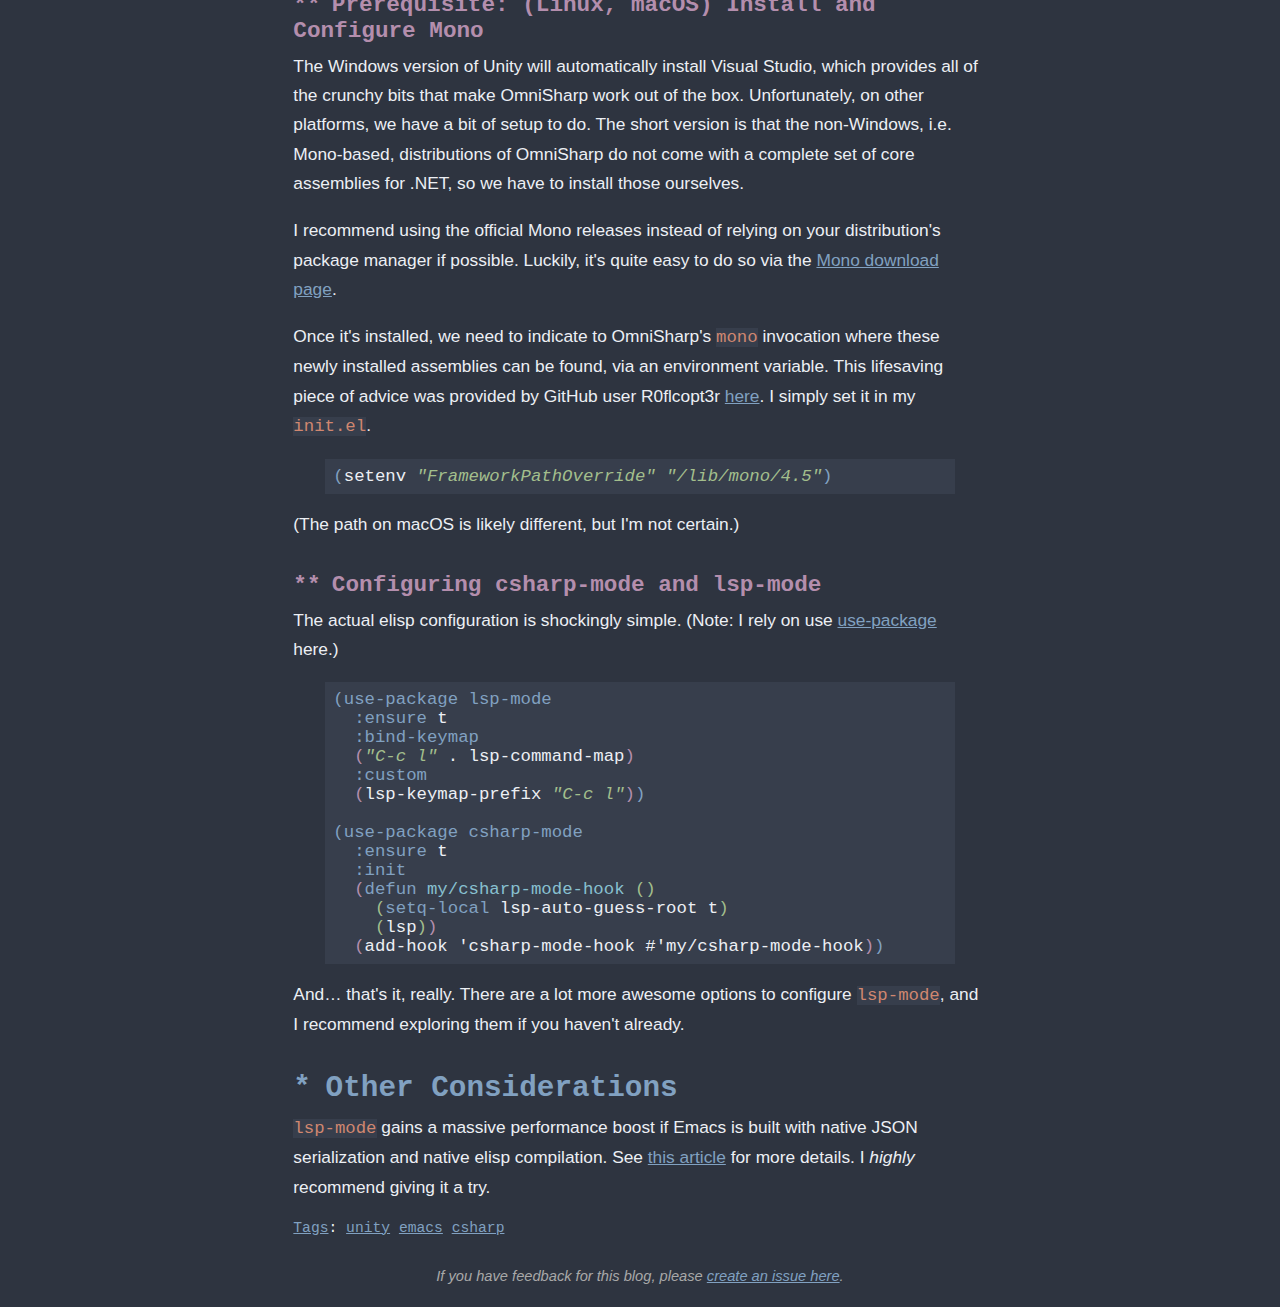
==== commit 8a0e4e80: "Create unity+emacs part 2" ====
--- a/2021-06-01-using-unity-editor-with-emacs.html
+++ b/2021-06-01-using-unity-editor-with-emacs.html
@@ -21,7 +21,12 @@
   <a href="https://twitter.com/elizagamedev">Twitter</a>
 </div></div>
 <div id="content">
-<div class="post-date">01 Jun 2021</div><h1 class="post-title"><a href="https://eliza.sh/2021-06-01-using-unity-editor-with-emacs.html">Using Unity Editor with Emacs</a></h1>
+<div class="post-date">31 May 2021</div><h1 class="post-title"><a href="https://eliza.sh/2021-06-01-using-unity-editor-with-emacs.html">Using Unity Editor with Emacs</a></h1>
+<p>
+<i>Update <span class="timestamp-wrapper"><span class="timestamp">&lt;2022-07-31 Sun&gt;</span></span>: I have made a follow-up post <a href="https://eliza.sh/2022-07-31-using-unity-editor-with-emacs-(part-2).html">here</a> with more up-to-date
+information.</i>
+</p>
+
 <p>
 Let's skip right to the core of the issue: Unity is designed with the
 expectation that you are using Visual Studio or Visual Studio Code for editing
@@ -71,7 +76,7 @@
 </p>
 
 <div class="org-src-container">
-<pre class="src src-shell">emacsclient -n +$<span style="color: #ffffff;">(</span>Line<span style="color: #ffffff;">)</span>:$<span style="color: #ffffff;">(</span>Column<span style="color: #ffffff;">)</span> $<span style="color: #ffffff;">(</span>File<span style="color: #ffffff;">)</span>
+<pre class="src src-shell">emacsclient -n +$<span style="color: #81A1C1;">(</span>Line<span style="color: #81A1C1;">)</span>:$<span style="color: #81A1C1;">(</span>Column<span style="color: #81A1C1;">)</span> $<span style="color: #81A1C1;">(</span>File<span style="color: #81A1C1;">)</span>
 </pre>
 </div>
 
@@ -126,7 +131,7 @@
 </p>
 
 <div class="org-src-container">
-<pre class="src src-emacs-lisp"><span style="color: #ffffff;">(</span>setenv <span style="color: #79a8ff; font-style: italic;">"FrameworkPathOverride"</span> <span style="color: #79a8ff; font-style: italic;">"/lib/mono/4.5"</span><span style="color: #ffffff;">)</span>
+<pre class="src src-emacs-lisp"><span style="color: #81A1C1;">(</span>setenv <span style="color: #A3BE8C; font-style: italic;">"FrameworkPathOverride"</span> <span style="color: #A3BE8C; font-style: italic;">"/lib/mono/4.5"</span><span style="color: #81A1C1;">)</span>
 </pre>
 </div>
 
@@ -145,20 +150,20 @@
 </p>
 
 <div class="org-src-container">
-<pre class="src src-emacs-lisp"><span style="color: #ffffff;">(</span><span style="color: #b6a0ff;">use-package</span> <span style="color: #00bcff;">lsp-mode</span>
-  <span style="color: #f78fe7;">:ensure</span> t
-  <span style="color: #f78fe7;">:bind-keymap</span>
-  <span style="color: #ff62d4;">(</span><span style="color: #79a8ff; font-style: italic;">"C-c l"</span> . lsp-command-map<span style="color: #ff62d4;">)</span>
-  <span style="color: #f78fe7;">:custom</span>
-  <span style="color: #ff62d4;">(</span>lsp-keymap-prefix <span style="color: #79a8ff; font-style: italic;">"C-c l"</span><span style="color: #ff62d4;">)</span><span style="color: #ffffff;">)</span>
+<pre class="src src-emacs-lisp"><span style="color: #81A1C1;">(</span><span style="color: #81A1C1;">use-package</span> <span style="color: #81A1C1;">lsp-mode</span>
+  <span style="color: #81A1C1;">:ensure</span> t
+  <span style="color: #81A1C1;">:bind-keymap</span>
+  <span style="color: #B48EAD;">(</span><span style="color: #A3BE8C; font-style: italic;">"C-c l"</span> . lsp-command-map<span style="color: #B48EAD;">)</span>
+  <span style="color: #81A1C1;">:custom</span>
+  <span style="color: #B48EAD;">(</span>lsp-keymap-prefix <span style="color: #A3BE8C; font-style: italic;">"C-c l"</span><span style="color: #B48EAD;">)</span><span style="color: #81A1C1;">)</span>
 
-<span style="color: #ffffff;">(</span><span style="color: #b6a0ff;">use-package</span> <span style="color: #00bcff;">csharp-mode</span>
-  <span style="color: #f78fe7;">:ensure</span> t
-  <span style="color: #f78fe7;">:init</span>
-  <span style="color: #ff62d4;">(</span><span style="color: #b6a0ff;">defun</span> <span style="color: #feacd0;">my/csharp-mode-hook</span> <span style="color: #3fdfd0;">()</span>
-    <span style="color: #3fdfd0;">(</span><span style="color: #b6a0ff;">setq-local</span> lsp-auto-guess-root t<span style="color: #3fdfd0;">)</span>
-    <span style="color: #3fdfd0;">(</span>lsp<span style="color: #3fdfd0;">)</span><span style="color: #ff62d4;">)</span>
-  <span style="color: #ff62d4;">(</span>add-hook 'csharp-mode-hook #'my/csharp-mode-hook<span style="color: #ff62d4;">)</span><span style="color: #ffffff;">)</span>
+<span style="color: #81A1C1;">(</span><span style="color: #81A1C1;">use-package</span> <span style="color: #81A1C1;">csharp-mode</span>
+  <span style="color: #81A1C1;">:ensure</span> t
+  <span style="color: #81A1C1;">:init</span>
+  <span style="color: #B48EAD;">(</span><span style="color: #81A1C1;">defun</span> <span style="color: #88C0D0;">my/csharp-mode-hook</span> <span style="color: #A3BE8C;">()</span>
+    <span style="color: #A3BE8C;">(</span><span style="color: #81A1C1;">setq-local</span> lsp-auto-guess-root t<span style="color: #A3BE8C;">)</span>
+    <span style="color: #A3BE8C;">(</span>lsp<span style="color: #A3BE8C;">)</span><span style="color: #B48EAD;">)</span>
+  <span style="color: #B48EAD;">(</span>add-hook 'csharp-mode-hook #'my/csharp-mode-hook<span style="color: #B48EAD;">)</span><span style="color: #81A1C1;">)</span>
 </pre>
 </div>
 
@@ -181,6 +186,6 @@
 </div>
 </div>
 <div class="taglist"><a href="https://eliza.sh/tags.html">Tags</a>: <a href="https://eliza.sh/tag-unity.html">unity</a> <a href="https://eliza.sh/tag-emacs.html">emacs</a> <a href="https://eliza.sh/tag-csharp.html">csharp</a> </div></div>
-<div id="postamble" class="status"></div>
+<div id="postamble" class="status">If you have feedback for this blog, please <a href="https://github.com/elizagamedev/elizagamedev.github.io/issues">create an issue here</a>.</div>
 </body>
 </html>
--- a/static/style.css
+++ b/static/style.css
@@ -1,10 +1,10 @@
-/* This color scheme is based on Modus Vivendi. */
+/* This color scheme is based on doom-nord. */
 
 body {
   font-family: sans-serif;
   font-size: 13pt;
-  background-color: #000000; /* bg-main */
-  color: #ffffff; /* fg-main */
+  background-color: #2E3440; /* bg */
+  color: #ECEFF4; /* fg */
 }
 
 #content {
@@ -14,29 +14,18 @@
 }
 
 /* Links. */
-a {
-  color: inherit;
-  text-decoration: inherit;
+a,
+a:visited {
+  color: #81A1C1;
+  text-decoration: underline;
 }
 
 a:hover {
-  color: white;
-  text-decoration: inherit;
-  background: #10387c; /* blue-subtle-bg */
+  color: #2E3440; /* bg */
+  text-decoration: none;
+  background: #81A1C1; /* blue */
 }
 
-p a,
-.header a,
-#archive a {
-  color: #00bcff; /* blue-alt-other */
-  text-decoration: underline;
-}
-
-p a:visited,
-.header a,
-#archive a:visited {
-  color: #b6a0ff; /* magenta-alt-other */
-}
 
 /* Before content. */
 .header {
@@ -46,19 +35,22 @@
 }
 
 /* The page title. */
-h1 {
-  color: #feacd0; /* magenta */
+h1,
+h1 a,
+h1 a:visited {
+  color: #EBCB8B;
   font-weight: lighter;
   font-size: 40pt;
   text-align: center;
   margin: 0;
+  text-decoration: none;
 }
 
 h1::after {
   font-family: monospace;
   content: "===";
   display: block;
-  color: #a8a8a8; /* fg-alt */
+  color: #434C5E;
   font-size: 30pt;
   text-align: center;
   letter-spacing: 0.5em;
@@ -72,7 +64,7 @@
 
 div.post-date {
   margin: 1rem 0 0 0;
-  color: #a8a8a8; /* fg-alt */
+  color: #A8A8A8;
   font-size: 12pt;
 }
 
@@ -83,12 +75,12 @@
 h5,
 h6 {
   font-family: monospace;
-  font-weight: normal;
+  font-weight: bold;
   margin: 2rem 0 0.5rem 0;
 }
 
 h2 {
-  color: #ffffff; /* fg-main */
+  color: #81A1C1;
   font-size: 22pt;
 }
 
@@ -98,7 +90,7 @@
 }
 
 h3 {
-  color: #f8dec0; /* fg-special-warm */
+  color: #B48EAD;
   font-size: 17pt;
 }
 
@@ -108,7 +100,7 @@
 }
 
 h4 {
-  color: #c6eaff; /* fg-special-cold */
+  color: #5D80AE; /* fg-special-cold */
   font-size: 15pt;
 }
 
@@ -118,7 +110,7 @@
 }
 
 h5 {
-  color: #bfebe0; /* fg-special-mild */
+  color: #A0B8D0;
   font-size: inherit;
 }
 
@@ -128,7 +120,7 @@
 }
 
 h6 {
-  color: #fbd6f4; /* fg-special-calm */
+  color: #C6AAC1;
   font-size: 11pt;
 }
 
@@ -145,13 +137,13 @@
 
 p code {
   font-family: monospace;
-  color: #fbd6f4; /* fg-special-calm */
-  background-color: #191a1b; /* bg-alt */
+  color: #D08770;
+  background-color: #373E4C;
 }
 
 pre {
   font-family: monospace;
-  background-color: #191a1b; /* bg-alt */
+  background-color: #373E4C;
   margin: 1rem 2rem;
   padding: 0.5rem;
   overflow-x: auto;
@@ -160,7 +152,6 @@
 /* After content. */
 .taglist {
   font-family: monospace;
-  color: #a8a8a8; /* fg-alt */
   font-size: 11pt;
   margin: 1rem 0 2rem 0;
 }
@@ -168,4 +159,12 @@
 #archive {
   font-size: 12pt;
   text-align: center;
+  margin: 1rem 0 2rem 0;
 }
+
+#postamble {
+  font-size: 11pt;
+  text-align: center;
+  font-style: italic;
+  color: #A8A8A8;
+}
